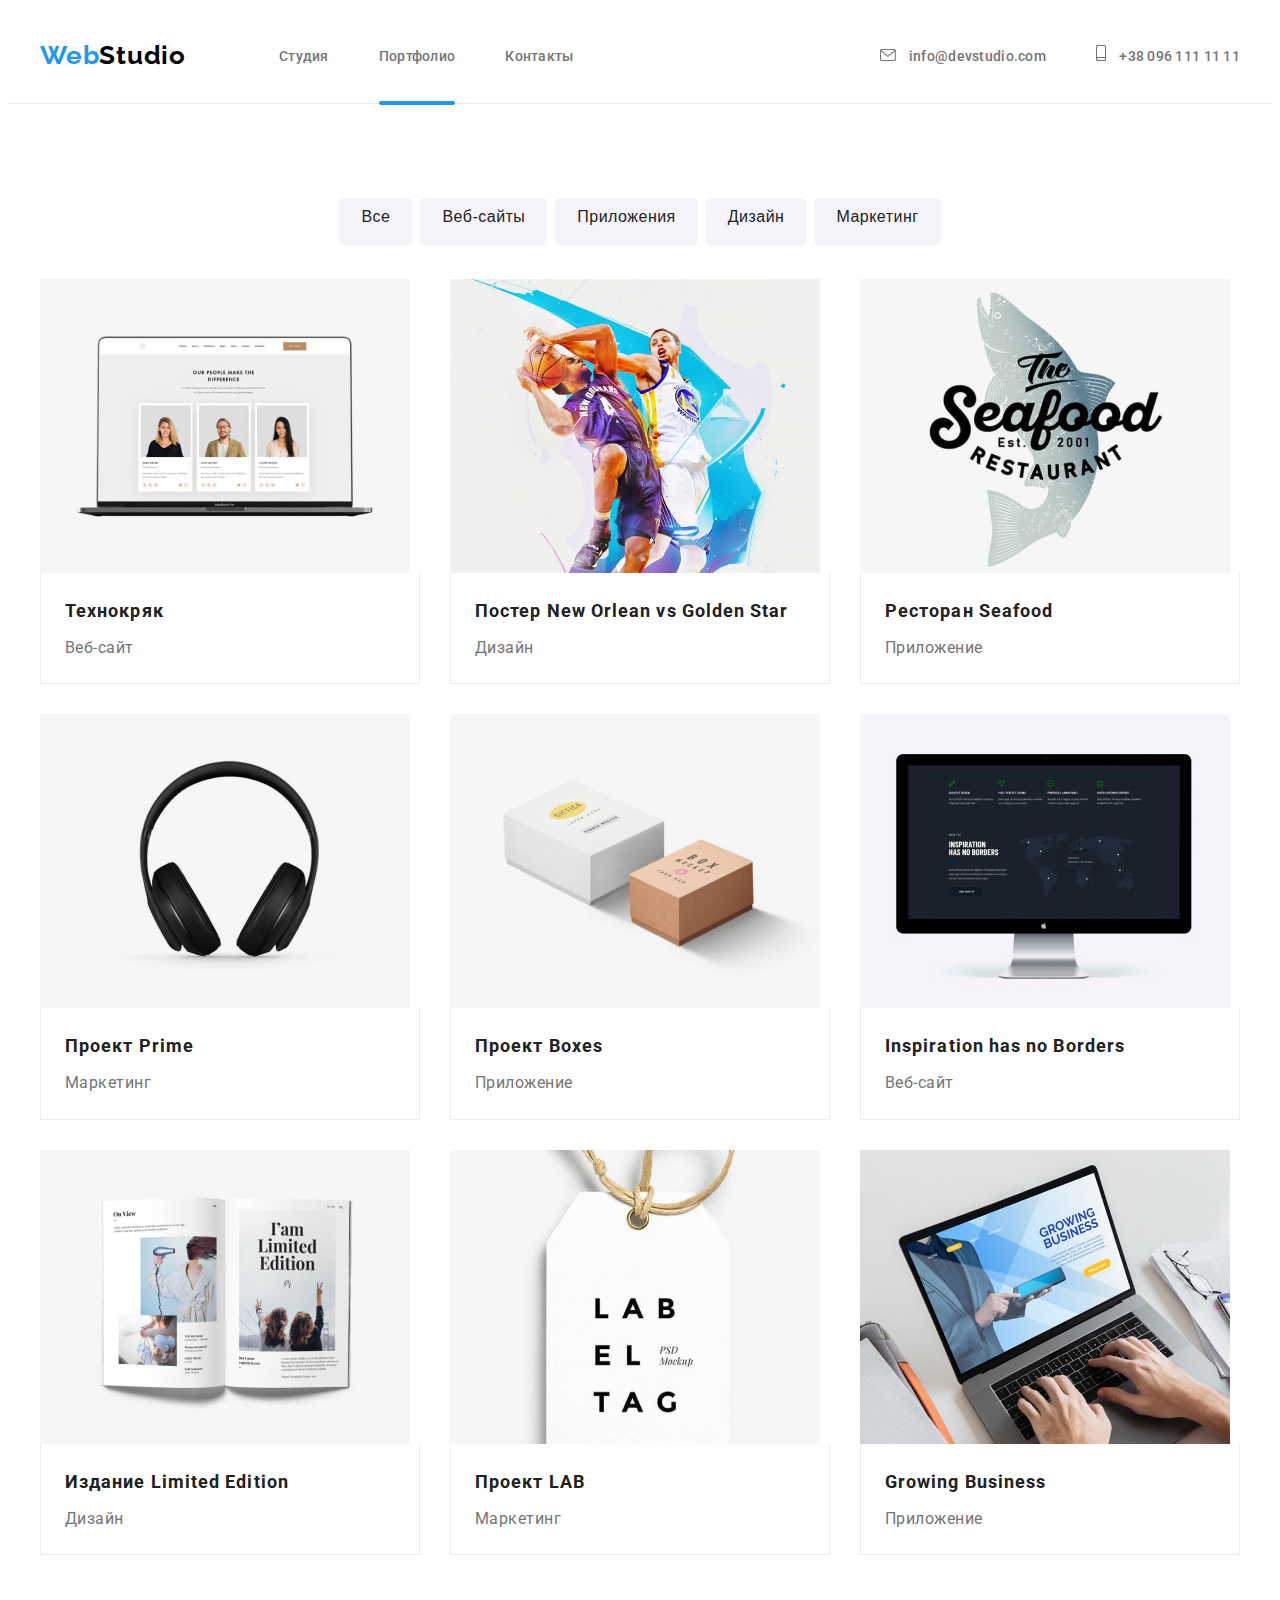
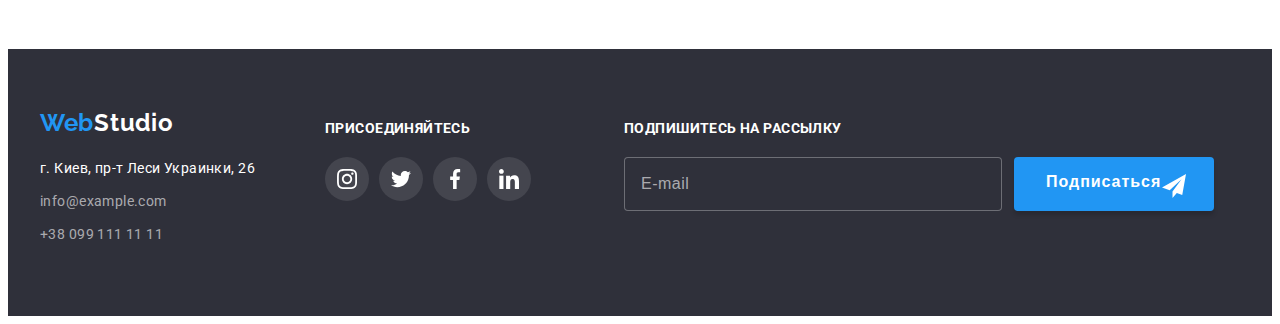
==== portfolio.html @ feaec82f "Домашняя работа 8" ====
<!DOCTYPE html>
<html lang="ru">
<head>
  <meta charset="UTF-8">
  <meta http-equiv="X-UA-Compatible" content="IE=edge">
  <meta name="viewport" content="width=device-width, initial-scale=1.0">
  <title>WebStudio</title>
  <link rel="preconnect" href="https://fonts.gstatic.com">
  <link href="https://fonts.googleapis.com/css2?family=Raleway:wght@700&family=Roboto:wght@400;500;700;900&display=swap"
    rel="stylesheet">
  <link rel="stylesheet" href="https://cdnjs.cloudflare.com/ajax/libs/modern-normalize/1.0.0/modern-normalize.min.css"
    integrity="sha512-ISS7cAi1PEhQ8jnbJpJZMd29NlhNj4AWYyLOSp2CE/CsHxTCu+r+t0D2yoJudVrd0/8fTVPUVDzY5Tvli75u/g=="crossorigin="anonymous" />
  <!-- <link rel="stylesheet" href="./css/style.css"> -->
  <link rel="stylesheet" href="./css/main.min.css">
</head>
<body>
  
  <header class="header">
    <div class="container header__container">
        <nav class="header__nav">
          <a class="logo header__logo link" href=""><span class="logo__web">Web</span>Studio</a>
          <ul class="menu list">
             <li class="menu__item">
               <a class="menu__link link" href="./index.html">Студия</a>
             </li>
              <li class="menu__item">
              <a class="menu__link menu-link-portfolio link" href="#">Портфолио</a>
              </li>
              <li class="menu__item">
                <a class="menu__link link" href="">Контакты</a>
              </li>
          </ul>
       </nav>

         <button type="button" class="header__mobile-menu-btn" data-menu-button>
          <svg class="header__mobile-menu-icon">
            <use href="./imges/icons/sprite.svg#mobile-icon"></use>
          </svg> 
         </button>
         
         <ul class="menu menu__contact list">
          <li class="menu__contact-item menu__contact-item-email">
            <a class="menu__link-contact link" href="mailto:info@devstudio.com">
             <svg class="menu__item-icon menu__item-email-icon">
               <use href="./imges/icons/sprite.svg#icon-envelope"></use>
             </svg> 
             info@devstudio.com</a>
          </li>
           <li class="menu__contact-item">
             <a class="menu__link-contact link" href="tel:+380961111111">
               <svg class="menu__item-icon menu__item-tel-icon">
                 <use href="./imges/icons/sprite.svg#icon-smartphone"></use>
               </svg>
               +38 096 111 11 11</a>
          </li>
        </ul>
    </div> 

    <div class="mobile-menu" data-menu>
      <div class="container mobile-menu__container">

        <button type="button" class="mobile-menu__close-btn" data-menu-close>
          <svg class="mobile-menu__close-btn-icon">
            <use href="./imges/icons/sprite.svg#icon-close"></use>
          </svg>
        </button>

        <ul class="mobile-menu__nav list">
          <li class="mobile-menu__item">
            <a class="mobile-menu__link link" href="./index.html">Студия</a>
          </li>
           <li class="mobile-menu__item">
           <a class="mobile-menu__link link" href="#">Портфолио</a>
           </li>
           <li class="mobile-menu__item">
             <a class="mobile-menu__link link" href="#">Контакты</a>
           </li>
        </ul>

        <ul class="mobile-menu__contact list">
          <li class="mobile-menu__contact-item">
            <a class="mobile-menu__contact-email-link link" href="mailto:info@devstudio.com">
            info@devstudio.com</a>
          </li>
           <li class="mobile-menu__contact-item">
             <a class="mobile-menu__contact-tel-link link" href="tel:+380961111111">
               +38 096 111 11 11</a>
          </li>
        </ul>

        <ul class="mobile-menu__social list">
          <li class="mobile-menu__social-item">
            <a class="mobile-menu__social-link link" href="#">Instagram</a>
          </li>
           <li class="mobile-menu__social-item">
           <a class="mobile-menu__social-link mobile-menu__social-link-twitter link" href="№">Twitter</a>
           </li>
           <li class="mobile-menu__social-item">
             <a class="mobile-menu__social-link mobile-menu__social-link-facebook link" href="#">Facebook</a>
           </li>
           <li class="mobile-menu__social-item">
            <a class="mobile-menu__social-link mobile-menu__social-link-linkedin link" href="#">LinkedIn</a>
          </li>
        </ul>

      </div>
    </div>

  </header>
  
  <main>
    <section class="main-portfolio">
      <div class="container container-list">
      <h1 class="visually-hidden">Наши проекты</h1>
      <ul class="portfolio list">
      <li class="portfolio-list">
        <button class="portfolio-link link" type="button">Все</button>
      <li class="portfolio-list">
        <button class="portfolio-link link" type="button">Веб-сайты</button>
      </li>
      <li class="portfolio-list">
        <button class="portfolio-link link" type="button">Приложения</button>
      </li class="portfolio-list">
      <li class="portfolio-list">
        <button class="portfolio-link link" type="button">Дизайн</button>
      </li>
      <li class="portfolio-list">
        <button class="portfolio-link link" type="button">Маркетинг</button>
      </li>
      </ul>
    </div>
 
    <div class="container container-projects">
     <ul class="team-projects list">
        <li class="team-projects-list">
          <a href="" class="team-list-link-wrapper link">
          <div class="team-list-img-wrapper">

            <picture>
              <source srcset="./imges/portfolio/texnokrayk-desktop.jpg 1x, ./imges/portfolio/texnokrayk-desktop@2.jpg 2x" media="(min-width: 1200px)">
              
              <source srcset="./imges/portfolio/texnokrayk-tablet.jpg 1x, ./imges/portfolio/texnokrayk-tablet@2.jpg 2x" media="(min-width: 768px)">
  
              <source srcset="./imges/portfolio/texnokrayk-mobile.jpg 1x, ./imges/portfolio/texnokrayk-mobile@2.jpg 2x" media="(max-width: 767px)">
  
              <img class="team-img" src="./imges/portfolio/texnokrayk-desktop.jpg" alt="сайт Технокряка"/>
            </picture>

          <p class="overlay">Технокряк это современная площадка распространения коронавируса. Компании используют эту платформу для цифрового шпионажа и атак на защищённые сервера конкурентов.</p>
          </div>
          <div class="team-projects-content">
          <h2 class="portfolio-title">Технокряк</h2>
          <p class="portfolio-description">Веб-сайт</p>
        </div>
        </a>
        </li>
        <li class="team-projects-list">
          <a href="" class="team-list-link-wrapper link">
           <div class="team-list-img-wrapper">

            <picture>
              <source srcset="./imges/portfolio/poster-desktop.jpg 1x, ./imges/portfolio/poster-desktop@2.jpg 2x" media="(min-width: 1200px)">
              
              <source srcset="./imges/portfolio/poster-tablet.jpg 1x, ./imges/portfolio/poster-tablet@2.jpg 2x" media="(min-width: 768px)">
  
              <source srcset="./imges/portfolio/poster-mobile.jpg 1x, ./imges/portfolio/poster-mobile@2.jpg 2x" media="(max-width: 767px)">
  
              <img class="team-img" src="./imges/portfolio/poster-desktop.jpg" alt="Постер"/>
            </picture>            

             <p class="overlay">Технокряк это современная площадка распространения коронавируса. Компании используют эту платформу для цифрового шпионажа и атак на защищённые сервера конкурентов.</p>
          </div>
          <div class="team-projects-content">
          <h2 class="portfolio-title">Постер New Orlean vs Golden Star</h2>
          <p class="portfolio-description">Дизайн</p>
          </div>
        </a>
        </li>
        <li class="team-projects-list">
          <a href="" class="team-list-link-wrapper link">
            <div class="team-list-img-wrapper">
              
              <picture>
                <source srcset="./imges/portfolio/seafood-desktop.jpg 1x, ./imges/portfolio/seafood-desktop@2.jpg 2x" media="(min-width: 1200px)">
                
                <source srcset="./imges/portfolio/seafood-tablet.jpg 1x, ./imges/portfolio/seafood-tablet@2.jpg 2x" media="(min-width: 768px)">
    
                <source srcset="./imges/portfolio/seafood-mobile.jpg 1x, ./imges/portfolio/seafood-mobile@2.jpg 2x" media="(max-width: 767px)">
    
                <img class="team-img" src="./imges/portfolio/seafood-desktop.jpg" alt="Лого ресторана"/>
              </picture>
              
          <p class="overlay">Технокряк это современная площадка распространения коронавируса. Компании используют эту платформу для цифрового шпионажа и атак на защищённые сервера конкурентов.</p>
          </div>
          <div class="team-projects-content">
          <h2 class="portfolio-title">Ресторан Seafood</h2>
          <p class="portfolio-description">Приложение</p>
        </div>
      </a>
        </li>
        <li class="team-projects-list">
          <a href="" class="team-list-link-wrapper link">
            <div class="team-list-img-wrapper">

              <picture>
                <source srcset="./imges/portfolio/prime-desktop.jpg 1x, ./imges/portfolio/prime-desktop@2.jpg 2x" media="(min-width: 1200px)">
                
                <source srcset="./imges/portfolio/prime-tablet.jpg 1x, ./imges/portfolio/prime-tablet@2.jpg 2x" media="(min-width: 768px)">
    
                <source srcset="./imges/portfolio/prime-mobile.jpg 1x, ./imges/portfolio/prime-mobile@2.jpg 2x" media="(max-width: 767px)">
    
                <img class="team-img" src="./imges/portfolio/prime-desktop.jpg" alt="Проект наушники"/>
              </picture>

          <p class="overlay">Технокряк это современная площадка распространения коронавируса. Компании используют эту платформу для цифрового шпионажа и атак на защищённые сервера конкурентов.</p>
          </div>
          <div class="team-projects-content">
          <h2 class="portfolio-title">Проект Prime</h2>
          <p class="portfolio-description">Маркетинг</p>
        </div>
      </a>
        </li>
        <li class="team-projects-list">
          <a href="" class="team-list-link-wrapper link">
            <div class="team-list-img-wrapper">
              
              <picture>
                <source srcset="./imges/portfolio/boxes-desktop.jpg 1x, ./imges/portfolio/boxes-desktop@2.jpg 2x" media="(min-width: 1200px)">
                
                <source srcset="./imges/portfolio/boxes-tablet.jpg 1x, ./imges/portfolio/boxes-tablet@2.jpg 2x" media="(min-width: 768px)">
    
                <source srcset="./imges/portfolio/boxes-mobile.jpg 1x, ./imges/portfolio/boxes-mobile@2.jpg 2x" media="(max-width: 767px)">
    
                <img class="team-img" src="./imges/portfolio/boxes-desktop.jpg" alt="Приложение коробки"/>
              </picture>

          <p class="overlay">Технокряк это современная площадка распространения коронавируса. Компании используют эту платформу для цифрового шпионажа и атак на защищённые сервера конкурентов.</p>
          </div>
          <div class="team-projects-content">
          <h2 class="portfolio-title">Проект Boxes</h2>
          <p class="portfolio-description">Приложение</p>
        </div>
      </a>
        </li>
        <li class="team-projects-list">
          <a href="" class="team-list-link-wrapper link">
            <div class="team-list-img-wrapper">

              <picture>
                <source srcset="./imges/portfolio/borders-desktop.jpg 1x, ./imges/portfolio/borders-desktop@2.jpg 2x" media="(min-width: 1200px)">
                
                <source srcset="./imges/portfolio/borders-tablet.jpg 1x, ./imges/portfolio/borders-tablet@2.jpg 2x" media="(min-width: 768px)">
    
                <source srcset="./imges/portfolio/borders-mobile.jpg 1x, ./imges/portfolio/borders-mobile@2.jpg 2x" media="(max-width: 767px)">
    
                <img class="team-img" src="./imges/portfolio/borders-desktop.jpg" alt="Веб-сайт"/>
              </picture>

          <p class="overlay">Технокряк это современная площадка распространения коронавируса. Компании используют эту платформу для цифрового шпионажа и атак на защищённые сервера конкурентов.</p>
        </div>
          <div class="team-projects-content">
          <h2 class="portfolio-title">Inspiration has no Borders</h2>
          <p class="portfolio-description">Веб-сайт</p>
        </div>
      </a>
        </li>
        <li class="team-projects-list">
          <a href="" class="team-list-link-wrapper link">
            <div class="team-list-img-wrapper">

              <picture>
                <source srcset="./imges/portfolio/limitededition-desktop.jpg 1x, ./imges/portfolio/limitededition-desktop@2.jpg 2x" media="(min-width: 1200px)">
                
                <source srcset="./imges/portfolio/limitededition-tablet.jpg 1x, ./imges/portfolio/limitededition-tablet@2.jpg 2x" media="(min-width: 768px)">
    
                <source srcset="./imges/portfolio/limitededition-mobile.jpg 1x, ./imges/portfolio/limitededition-mobile@2.jpg 2x" media="(max-width: 767px)">
    
                <img class="team-img" src="./imges/portfolio/limitededition-desktop.jpg" alt="Дизайн издание"/>
              </picture>

          <p class="overlay">Технокряк это современная площадка распространения коронавируса. Компании используют эту платформу для цифрового шпионажа и атак на защищённые сервера конкурентов.</p>
        </div>
          <div class="team-projects-content">
          <h2 class="portfolio-title">Издание Limited Edition</h2>
          <p class="portfolio-description">Дизайн</p>
        </div>
      </a>
        </li>
        <li class="team-projects-list">
          <a href="" class="team-list-link-wrapper link">
            <div class="team-list-img-wrapper">

              <picture>
                <source srcset="./imges/portfolio/lab-desktop.jpg 1x, ./imges/portfolio/lab-desktop@2.jpg 2x" media="(min-width: 1200px)">
                
                <source srcset="./imges/portfolio/lab-tablet.jpg 1x, ./imges/portfolio/lab-tablet@2.jpg 2x" media="(min-width: 768px)">
    
                <source srcset="./imges/portfolio/lab-mobile.jpg 1x, ./imges/portfolio/lab-mobile@2.jpg 2x" media="(max-width: 767px)">
    
                <img class="team-img" src="./imges/portfolio/lab-desktop.jpg" alt="Проект маркетинг"/>
              </picture>

          <p class="overlay">Технокряк это современная площадка распространения коронавируса. Компании используют эту платформу для цифрового шпионажа и атак на защищённые сервера конкурентов.</p>
        </div>
          <div class="team-projects-content">
          <h2 class="portfolio-title">Проект LAB</h2>
          <p class="portfolio-description">Маркетинг</p>
          </div>
        </a>
        </li>
        <li class="team-projects-list">
          <a href="" class="team-list-link-wrapper link">
            <div class="team-list-img-wrapper">

              <picture>
                <source srcset="./imges/portfolio/growingbusiness-desktop.jpg 1x, ./imges/portfolio/growingbusiness-desktop@2.jpg 2x" media="(min-width: 1200px)">
                
                <source srcset="./imges/portfolio/growingbusiness-tablet.jpg 1x, ./imges/portfolio/growingbusiness-tablet@2.jpg 2x" media="(min-width: 768px)">
    
                <source srcset="./imges/portfolio/growingbusiness-mobile.jpg 1x, ./imges/portfolio/growingbusiness-mobile@2.jpg 2x" media="(max-width: 767px)">
    
                <img class="team-img" src="./imges/portfolio/growingbusiness-desktop.jpg" alt="Приложение бизнес"/>
              </picture>

          <p class="overlay">Технокряк это современная площадка распространения коронавируса. Компании используют эту платформу для цифрового шпионажа и атак на защищённые сервера конкурентов.</p>
        </div>
          <div class="team-projects-content">
          <h2 class="portfolio-title">Growing Business</h2>
          <p class="portfolio-description">Приложение</p>
        </div>
      </a>
        </li>
      </ul>
      </div>
    </section> 
  </main>

  <footer class="footer-contacts">
    <div class="container container-footer"> 
      <div class="container__tablet">
     <div class="container-footer-contacts">
    <a class="logo logo__footer link" href=""><span class="logo__web">Web</span>Studio</a> 
    <address class="adress-contacts">
      <ul class="contacts list">
        <li class="contact-item">
          <a class="contact-link-address link" href="https://goo.gl/maps/HKq9MVDCmfNEGb9v8" target="_blank">г. Киев, пр-т Леси Украинки, 26</a>
        </li>
        <li class="contact-item">
          <a class="contact-link-email link" href="mailto:info@example.com">info@example.com</a>
        </li>
        <li class="contact-item">
          <a class="contact-link-tel link" href="tel:+380991111111">+38 099 111 11 11</a>
        </li>
      </ul>
    </address> 
    </div>

    <div class="container-social-list">
      <h3 class="title-footer">Присоединяйтесь</h3>
      <ul class="footer-social-list list">
        <li class="footer-social-list-item">
          <a class="footer-social-list-link link" href="">
            <svg class="footer-social-list-icon" width="20" height="20">
              <use href="./imges/icons/sprite.svg#icon-instagram1"></use>
            </svg>
          </a>
        </li>
        <li class="footer-social-list-item">
          <a class="footer-social-list-link link" href="">
            <svg class="footer-social-list-icon" width="20" height="20">
              <use href="./imges/icons/sprite.svg#icon-twitter1"></use>
            </svg>
          </a>
        </li>
        <li class="footer-social-list-item">
          <a class="footer-social-list-link link" href="">
            <svg class="footer-social-list-icon" width="20" height="20">
              <use href="./imges/icons/sprite.svg#icon-facebook1"></use>
            </svg>
          </a>
        </li>
        <li class="footer-social-list-item">
          <a class="footer-social-list-link link" href="">
            <svg class="footer-social-list-icon" width="20" height="20">
              <use href="./imges/icons/sprite.svg#icon-linkedin1"></use>
            </svg>
          </a>
        </li>
      </ul>
    </div>
    </div>

    <div class="footer-form-container">
      <h3 class="title-footer">Подпишитесь на рассылку</h3>
      <form action="#" class="footer-form">
      <div>
      <label class="footer-form-field">
          <input type="email" name="email" class="footer-form-input" placeholder="E-mail">
      </label>
      </div>
      <button type="submit" class="modal-btn footer-form-btn">Подписаться
        <svg class="footer-form-icon" width="24" height="24">
          <use href="./imges/icons/sprite.svg#icon-iconsend"></use>
        </svg>
      </button>
        </form>
    </div>
  </div>
  </footer>
  <script src="./js/menu.js"></script>
</body>
</html>
---- css/style.css ----
/* ========== COMPONENTS ========== */

/* ========== hidden title ============== */

/* ========== END COMPONENTS ========== */

/* ========== HEADER ========== */

/* ========== END HEADER ========== */

/* ========== HERO ========== */

/* ========== END HERO ========== */

/* ========== portfolio ========== */

/* ========== END portfolio ========== */

/* ========== ABOUT ========== */

/* ========== END ABOUT ========== */

/* ========== TEAM ========== */

/* ========== END TEAM ========== */

/* ========== CLIENTS ========== */

/* ========== END CLIENTS ========== */

/* ========== FOOTER ========== */

/* ========== END FOOTER  ========== */

/* ========== MODAL WINDOW ========== */

/* ========== END MODAL WINDOW ========== */
---- css/main.min.css ----
:root{--main-font: "Roboto", sans-serif;--secondary-font: "Raleway", sans-serif;--accent-color: #2196f3;--main-text-color: #212121;--text-color: #757575}.visually-hidden{position:absolute;width:1px;height:1px;margin:-1px;border:0;padding:0;white-space:nowrap;clip-path:inset(100%);clip:rect(0, 0, 0, 0);overflow:hidden}h1,h2,h3,h4,h5,h6,p{margin-top:0;margin-bottom:0}ul,ol{margin-top:0;margin-bottom:0;padding-left:0}img{display:block}.list{list-style:none}.link{text-decoration:none}body{font-family:var(--main-font);background:#ffffff;color:var(--main-text-color)}.container{padding-left:15px;padding-right:15px}@media screen and (min-width: 480px){.container{width:480px;margin:0 auto}}@media screen and (min-width: 768px){.container{width:768px}}@media screen and (min-width: 1200px){.container{width:1200px}}.logo{font-family:var(--secondary-font);font-weight:700;font-size:24px;line-height:1.17;letter-spacing:0.03em;color:#000000}.logo__web{color:var(--accent-color)}@media screen and (min-width: 1200px){.logo{font-size:26px;line-height:1.19}}.description{font-size:14px;line-height:1.71;letter-spacing:0.03em;color:var(--text-color)}@media screen and (max-width: 1199px){.title{font-size:28px;line-height:1.18;letter-spacing:0.03em;text-align:center;margin-bottom:30px}}@media screen and (min-width: 1200px){.title{font-size:36px;line-height:1.17;letter-spacing:0.03em;text-align:center;margin-bottom:50px}}.backdrop{position:fixed;top:0;left:0;width:100vw;height:100vh;background-color:rgba(0,0,0,0.2);z-index:100;transition:opacity 250ms linear, ovisibility 250ms linear}.is-hidden{opacity:0;visibility:hidden;pointer-events:none;transition:250ms linear}.modal-btn{font-weight:700;font-size:16px;line-height:1.87;letter-spacing:0.06em;color:#ffffff;background:var(--accent-color);box-shadow:0px 4px 4px rgba(0,0,0,0.15);border-radius:4px;border:none;cursor:pointer;padding:10px 32px;transition:background-color 250ms cubic-bezier(0.4, 0, 0.2, 1)}.modal-btn:hover,.modal-btn:focus{background-color:#188ce8}.modal-btn__hero{margin-top:30px}.modal{position:absolute;top:50%;left:50%;transform:translate(-50%, -50%);width:450px;height:609px;padding:40px;background-color:#fff;border-radius:4px;box-shadow:0px 1px 3px rgba(0,0,0,0.12),0px 1px 1px rgba(0,0,0,0.14),0px 2px 1px rgba(0,0,0,0.2);transition:opacity 2500ms linear, ovisibility 2500ms linear}.modal-close-btn{position:absolute;top:8px;right:8px;width:30px;height:30px;background-color:transparent;border-radius:50%;border:1px solid rgba(0,0,0,0.1);padding:0;cursor:pointer;display:flex;justify-content:center;align-items:center}.modal-close-btn-icon:hover,.modal-close-btn-icon:focus{fill:var(--accent-color)}.modal-close-btn-icon{transition:fill 250ms cubic-bezier(0.4, 0, 0.2, 1)}.modal-close-btn-icon:hover,.modal-close-btn-icon:focus{fill:var(--accent-color)}@media screen and (min-width: 1200px){.modal{width:528px;height:580px}}.modal-form-head{font-family:var(--main-font);font-weight:700;font-size:20px;line-height:1.5;letter-spacing:0.03em;text-align:center;color:var(--main-text-color);margin-bottom:12px}.modal-form{display:flex;flex-direction:column}.modal-form-input{width:100%;height:40px;font-size:14px;color:var(--main-text-color);border:1px solid rgba(33,33,33,0.2);box-sizing:border-box;border-radius:4px;padding-left:42px;margin-top:4px}.modal-form-input:focus{border-color:var(--accent-color);outline:none;transition:border-color 250ms cubic-bezier(0.4, 0, 0.2, 1)}.modal-form-icon{position:absolute;top:50%;left:15px;transform:translateY(-50%);display:block;fill:#212121}.modal-form-input:focus+.modal-form-icon{fill:var(--accent-color);transition:fill 250ms cubic-bezier(0.4, 0, 0.2, 1)}.modal-form-field{font-size:12px;line-height:1.16;letter-spacing:0.01em;color:var(--text-color)}.modal-form-input-wrapper{position:relative;display:block}.modal-form-field{margin-bottom:10px}.modal-form-message{width:100%;height:120px;font-size:14px;color:var(--main-text-color);border:1px solid rgba(33,33,33,0.2);border-radius:4px;resize:none;padding:12px 16px;margin-top:4px}.modal-form-message::placeholder{font-size:14px;line-height:1.14;letter-spacing:0.01em;color:rgba(117,117,117,0.5)}.modal-form-message:focus{border-color:var(--accent-color);outline:none;transition:border-color 250ms cubic-bezier(0.4, 0, 0.2, 1)}.modal-form-checkbox-policy{font-size:12px;line-height:1.17;letter-spacing:0.03em;color:var(--text-color)}.modal-form-checkbox-policy::before{display:inline-block;vertical-align:middle;content:"";width:16px;height:15px;border:2px solid #212121;border-radius:2px;cursor:pointer;margin-right:8px}.modal-form-checkbox:checked+.modal-form-checkbox-policy::before{background-image:url(../imges/icons/iconcheck.svg);border-color:var(--accent-color);background-color:var(--accent-color);background-size:contain;background-repeat:no-repeat}.modal-form-policy-link{color:var(--accent-color)}.modal-form-btn{align-self:center;min-width:200px;margin-top:30px}@media screen and (min-width: 1200px){.modal-form-head{font-size:20px;line-height:1.15}.modal-form-checkbox-policy{font-size:14px;line-height:1.7}}@media screen and (max-width: 767px){.mobile-menu{position:fixed;top:0;left:0;width:100vw;height:100vh;background-color:#ffffff;overflow:auto;z-index:3;opacity:0;visibility:hidden;pointer-events:none}.mobile-menu__container{position:relative;padding-left:25px;padding-top:48px;padding-bottom:48px}.mobile-menu__close-btn{position:absolute;top:10px;right:0;background-color:transparent;border:none;padding:0;cursor:pointer}.mobile-menu__close-btn-icon{width:40px;height:40px}.mobile-menu.is-open{opacity:1;visibility:visible;pointer-events:auto}.mobile-menu__close-btn-icon:hover,.mobile-menu__close-btn-icon:focus{fill:var(--accent-color)}.mobile-menu__close-btn-icon{transition:fill 250ms cubic-bezier(0.4, 0, 0.2, 1)}.mobile-menu__close-btn-icon:hover,.mobile-menu__close-btn-icon:focus{fill:var(--accent-color)}.mobile-menu__link{font-weight:500;font-size:40px;line-height:1.17;letter-spacing:0.02em;color:var(--main-text-color);transition:color 250ms cubic-bezier(0.4, 0, 0.2, 1)}.mobile-menu__link:hover,.mobile-menu__link:focus{color:var(--accent-color)}.mobile-menu__item:not(:last-child){padding-bottom:32px}.mobile-menu__nav{padding-bottom:302px}.mobile-menu__contact-email-link{font-weight:500;font-size:34px;line-height:1.18;letter-spacing:0.02em;color:var(--accent-color)}.mobile-menu__contact-tel-link{font-weight:500;font-size:24px;line-height:1.17;letter-spacing:0.02em;color:var(--text-color)}.mobile-menu__contact-item:not(:last-child){padding-bottom:32px}.mobile-menu__contact{padding-bottom:64px}.mobile-menu__social{display:flex;justify-content:flex-start;align-items:center}.mobile-menu__social-link{font-weight:500;font-size:18px;line-height:1.22;letter-spacing:0.02em;color:var(--accent-color)}.mobile-menu__social-link-twitter::before,.mobile-menu__social-link-facebook::before,.mobile-menu__social-link-linkedin::before{content:"";width:22px;border:1px solid rgba(33,33,33,0.2);margin-right:10px;margin-left:10px}}@media screen and (min-width: 768px){.mobile-menu{display:none}}@media screen and (max-width: 767px){.menu{display:none}.header{padding-top:16px;padding-bottom:16px;border-bottom:1px solid #ECECEC}.header__container{display:flex;justify-content:space-between;align-items:center}.header__mobile-menu-btn{background-color:transparent;border:none;padding:0;cursor:pointer}.header__mobile-menu-icon{width:40px;height:40px}}.header__mobile-menu-icon:hover,.header__mobile-menu-icon:focus{fill:var(--accent-color)}.header__mobile-menu-icon{transition:fill 250ms cubic-bezier(0.4, 0, 0.2, 1)}.header__mobile-menu-icon:hover,.header__mobile-menu-icon:focus{fill:var(--accent-color)}@media screen and (min-width: 768px){.header__mobile-menu-btn{display:none}.header{padding-top:21px;padding-bottom:21px;border-bottom:1px solid #ECECEC}.header__container{display:flex;align-items:center;justify-content:space-between}.header__nav{display:flex;align-items:center}.menu{display:flex;align-items:center}.menu__contact{display:block;padding-left:82px}.header__logo{margin-right:88px}.menu__item:not(:last-child){margin-right:50px}.menu__contact-item-email{margin-bottom:10px}.menu__link{font-weight:500;font-size:14px;line-height:1.14;letter-spacing:0.02em;color:var(--text-color);transition:color 250ms cubic-bezier(0.4, 0, 0.2, 1)}.menu__link:hover,.menu__link:focus{color:var(--accent-color)}.menu__item{position:relative;display:inline-block}.menu-link-studio::after,.menu-link-portfolio::after{position:absolute;content:"";left:0;bottom:-37px;height:4px;width:100%;border-radius:2px;background-color:var(--accent-color)}.menu__link-contact{font-weight:500;font-size:12px;line-height:1.14;letter-spacing:0.02em;color:var(--text-color)}.menu__item-icon{margin-right:8px}.menu__item-email-icon{width:14px;height:10px}.menu__item-tel-icon{width:10px;height:14px}}@media screen and (min-width: 1200px){.header{padding-top:32px;padding-bottom:32px;border-bottom:1px solid #ECECEC}.header-container{display:flex;align-items:center;justify-content:space-between}.navigation{display:flex;align-items:center}.menu{display:flex;align-items:center}.header__logo{margin-right:93px}.menu-item:not(:last-child){margin-right:50px}.menu__contact{padding-left:0}.menu__contact-item{margin-bottom:0}.menu__contact-item:not(:last-child){margin-right:50px}.menu-link{font-weight:500;font-size:14px;line-height:1.14;letter-spacing:0.02em;color:var(--main-text-color);transition:color 250ms cubic-bezier(0.4, 0, 0.2, 1)}.menu-link:hover,.menu-link:focus{color:var(--accent-color)}.menu-item{position:relative;display:inline-block}.menu-link-studio::after,.menu-link-portfolio::after{position:absolute;content:"";left:0;bottom:-40px;height:4px;width:100%;border-radius:2px;background-color:var(--accent-color)}.menu__link-contact{font-weight:500;font-size:14px;line-height:1.14;letter-spacing:0.02em;color:var(--text-color);transition:color 250ms cubic-bezier(0.4, 0, 0.2, 1)}.menu__link-contact:hover,.menu__link-contact:focus{color:var(--accent-color)}.menu__item-email-icon{width:16px;height:12px}.menu__item-tel-icon{width:10px;height:16px}.menu__item-icon{margin-right:10px}.menu__link-contact .menu__item-icon{fill:currentColor}.menu__link-contact:hover .menu__item-icon,.menu__link-contact:focus .menu__item-icon{fill:currentColor}}.hero{text-align:center;background-color:#c4c4c4;padding-top:200px;padding-bottom:200px;background-image:linear-gradient(rgba(47,48,58,0.4), rgba(47,48,58,0.4)),url(../imges/hero/header-mobile.jpg);background-size:cover}@media (min-device-pixel-ratio: 2), (min-resolution: 192dpi), (min-resolution: 2dppx){.hero{background-image:linear-gradient(rgba(47,48,58,0.4), rgba(47,48,58,0.4)),url(../imges/hero/header-mobile@2.jpg)}}.main-title{font-weight:900;font-size:26px;line-height:1.61;letter-spacing:0.06em;text-transform:uppercase;color:#ffffff}@media screen and (min-width: 768px){.hero{background-image:linear-gradient(rgba(47,48,58,0.4), rgba(47,48,58,0.4)),url(../imges/hero/header-tablet.jpg)}}@media screen and (min-width: 768px) and (min-device-pixel-ratio: 2), screen and (min-width: 768px) and (min-resolution: 192dpi), screen and (min-width: 768px) and (min-resolution: 2dppx){.hero{background-image:linear-gradient(rgba(47,48,58,0.4), rgba(47,48,58,0.4)),url(../imges/hero/header-tablet@2.jpg)}}@media screen and (min-width: 1200px){.hero{background-image:linear-gradient(rgba(47,48,58,0.4), rgba(47,48,58,0.4)),url(../imges/hero/header-desktop.jpg)}}@media screen and (min-width: 1200px) and (min-device-pixel-ratio: 2), screen and (min-width: 1200px) and (min-resolution: 192dpi), screen and (min-width: 1200px) and (min-resolution: 2dppx){.hero{background-image:linear-gradient(rgba(47,48,58,0.4), rgba(47,48,58,0.4)),url(../imges/hero/header-desktop@2.jpg)}}@media screen and (min-width: 1200px){.main-title{font-size:44px;line-height:1.36}}.about{padding-top:60px}.about-item:not(:last-child){padding-bottom:30px}.container-icon{display:flex;align-items:center;justify-content:center;height:120px;border-radius:4px;margin-bottom:30px}.about-title{text-align:center;font-size:14px;line-height:1.14;letter-spacing:0.03em;text-transform:uppercase;margin-bottom:10px}@media screen and (min-width: 768px){.about-skills{display:flex;flex-wrap:wrap;justify-content:space-between}.about-title{text-align:left}.about-skills-content{width:354px}.container-icon{width:354px}.about-item:nth-last-child(-n+2){padding-bottom:0}}@media screen and (min-width: 1200px){.about-skills{display:flex;justify-content:space-between}.about-skills-content{width:270px}.container-icon{width:270px;background:#E5E5E5}.about-item:nth-last-child(-n+4){padding-bottom:0}}.team{padding-top:60px;padding-bottom:60px}.team-item:not(:last-child){padding-bottom:30px}.team-item:last-child{padding-bottom:60px}.team-list-content{text-align:center;padding-top:30px;padding-bottom:30px;padding-left:32px;padding-right:32px;background:#FFFFFF;box-shadow:0px 1px 3px rgba(0,0,0,0.12),0px 1px 1px rgba(0,0,0,0.14),0px 2px 1px rgba(0,0,0,0.2);border-radius:0px 0px 4px 4px}.team-title{font-weight:500;font-size:16px;line-height:1.19;letter-spacing:0.03em;margin-bottom:10px}.description-team{font-size:16px;line-height:1.19;margin-bottom:16px}.social-list{display:flex;justify-content:center}.social-list-link{display:flex;align-items:center;justify-content:center;background:#FFFFFF;width:44px;height:44px;border-radius:50%;fill:#afb1b8;transition:background-color 250ms cubic-bezier(0.4, 0, 0.2, 1)}.social-list-link:hover,.social-list-link:focus{background-color:var(--accent-color)}.social-list-item:not(:last-child){padding-right:10px}.social-list-icon{transition:fill 250ms cubic-bezier(0.4, 0, 0.2, 1)}.social-list-link:hover .social-list-icon,.social-list-link:focus .social-list-icon{fill:#ffffff}@media screen and (min-width: 768px){.team-list{display:flex;flex-wrap:wrap;margin-left:-30px;margin-top:-30px}.team-item{flex-basis:calc((100% - 120px) / 4);margin-left:30px;margin-top:30px}}@media screen and (min-width: 1200px){.team{padding-top:94px;padding-bottom:94px;background:#E5E5E5}.team-item:nth-last-child(-n+4){padding-bottom:0}.team-list{padding-bottom:94px}}.clients{padding-top:60px;padding-bottom:60px}.clients-list{display:flex;flex-wrap:wrap;margin-left:-30px;margin-top:-30px}.clients-item{flex-basis:calc((100% - 180px) / 6);margin-left:30px;margin-top:30px}.clients-list-link{width:210px;height:92px;border:1px solid #AFB1B8;border-radius:4px;display:flex;align-items:center;justify-content:center;fill:#AFB1B8;transition:border-color 250ms cubic-bezier(0.4, 0, 0.2, 1)}.clients-list-link:hover,.clients-list-link:focus{border-color:var(--accent-color)}.clients-list-icon{transition:fill 250ms cubic-bezier(0.4, 0, 0.2, 1)}.clients-list-link:hover .clients-list-icon,.clients-list-link:focus .clients-list-icon{fill:var(--accent-color)}@media screen and (min-width: 768px){.clients-list{justify-content:center}.clients-list-link{width:226px}}@media screen and (min-width: 768px){.clients{padding-top:94px;padding-bottom:94px}.clients-list-link{width:170px}}.main-portfolio{padding-top:60px;padding-bottom:60px}.container-projects{padding-top:40px}.portfolio{display:flex;flex-wrap:wrap;justify-content:flex-start}.portfolio-list:not(:last-child){margin-right:8px}.portfolio-list:nth-child(-n+3){padding-bottom:15px}.portfolio-link{font-weight:500;font-size:16px;line-height:1.62;letter-spacing:0.03em;color:var(--main-text-color);background:#f5f4fa;border:0;padding:6px 22px;border-radius:4px;transition:color 250ms cubic-bezier(0.4, 0, 0.2, 1),background-color 250ms cubic-bezier(0.4, 0, 0.2, 1),bbox-shadow 250ms cubic-bezier(0.4, 0, 0.2, 1)}.portfolio-link:hover,.portfolio-link:focus{color:#ffffff;background-color:var(--accent-color);box-shadow:0px 3px 1px rgba(0,0,0,0.1),0px 1px 2px rgba(0,0,0,0.08),0px 2px 2px rgba(0,0,0,0.12)}.portfolio-link:nth-last-child(-n+2){padding-bottom:15px}.team-projects{display:flex;flex-wrap:wrap;margin-left:-30px;margin-top:-30px}.team-projects-list{flex-basis:calc((100% - 90px) / 3);margin-left:30px;margin-top:30px;transition:box-shadow 250ms cubic-bezier(0.4, 0, 0.2, 1)}.team-projects-list:hover,.team-projects-list:focus{box-shadow:0px 1px 1px rgba(0,0,0,0.12),0px 4px 4px rgba(0,0,0,0.06),1px 4px 6px rgba(0,0,0,0.16)}.team-projects-content{padding:20px 24px;border-bottom:1px solid #ECECEC;border-right:1px solid #ECECEC;border-left:1px solid #ECECEC}.portfolio-title{font-size:18px;line-height:2;letter-spacing:0.06em;margin-bottom:4px;color:var(--main-text-color)}.portfolio-description{font-size:16px;line-height:1.9;letter-spacing:0.03em;color:var(--text-color)}.team-list-img-wrapper{position:relative;overflow:hidden}.overlay{position:absolute;top:0;left:0;width:100%;height:100%;font-size:18px;line-height:1.5;letter-spacing:0.03em;color:#FFFFFF;padding:63px 24px;background-color:rgba(33,150,243,0.9);overflow:auto;transform:translateY(100%);transition:transform 250ms linear}.team-list-link-wrapper:hover .overlay,.team-list-link-wrapper:focus .overlay{transform:translateY(0%)}@media screen and (min-width: 768px){.portfolio{justify-content:center}.container-projects{padding-top:0}.portfolio-list{padding-bottom:15px}}@media screen and (min-width: 1200px){.main-portfolio{padding-top:94px;padding-bottom:94px}.portfolio-list:nth-child(-n+3){padding-bottom:0}.portfolio-list{padding-bottom:34px}}.footer-contacts{background-color:#2f303a;padding-top:60px;padding-bottom:60px}.container-footer{display:block;text-align:center}.logo__footer{display:block;color:#ffffff;text-align:center;font-size:24px;line-height:1.17}.contacts{text-align:center;font-style:normal;font-weight:400;font-size:14px;line-height:1.71;letter-spacing:0.03em;margin-top:20px}.contact-item:not(:last-child){margin-bottom:9px}.contact-link-address{color:#ffffff}.contact-link-email,.contact-link-tel{color:rgba(255,255,255,0.6)}.title-footer{margin-bottom:20px;font-family:var(--main-font);font-weight:700;font-size:14px;line-height:1.14;letter-spacing:0.03em;text-transform:uppercase;color:#FFFFFF}.container-social-list{padding-top:60px}.footer-social-list{display:flex;justify-content:center}.footer-social-list-item:nth-child(-n+3){margin-right:10px}.footer-social-list-link{display:flex;align-items:center;justify-content:center;width:44px;height:44px;background-color:rgba(255,255,255,0.1);border-radius:50%;fill:#ffffff;transition:background-color 250ms cubic-bezier(0.4, 0, 0.2, 1)}.footer-social-list-link:hover,.footer-social-list-link:focus{background-color:var(--accent-color)}.footer-form{display:block;text-align:center}.footer-form-container{padding-top:60px}.footer-form-input{width:100%;height:50px;padding-left:16px;font-size:14px;color:#fff;background-color:#2f303a;border:1px solid rgba(255,255,255,0.3);border-radius:4px}.footer-form-input::placeholder{font-weight:normal;font-size:16px;line-height:1.25;letter-spacing:0.03em;color:rgba(255,255,255,0.6)}.footer-form-btn{display:inline-flex;position:relative;min-width:200px;margin-top:20px}.footer-form-icon{position:absolute;right:28px;bottom:13px}@media screen and (min-width: 768px){.container__tablet{display:flex;justify-content:space-around}.container-social-list{padding-top:5px}.footer-form-input{width:450px}}@media screen and (min-width: 1200px){.container-footer{display:flex}.contacts{margin-top:20px}.logo__footer{text-align:left}.contact-item{text-align:left;margin-bottom:9px}.title-footer{margin-bottom:20px}.container-social-list{padding-top:12px;margin-left:70px}.footer-social-list{display:flex}.footer-social-list-item:nth-child(-n+3){margin-right:10px}.footer-form{display:flex}.footer-form-container{padding-top:12px;margin-left:93px}.title-footer{text-align:left}.footer-form-field{margin-top:20px}.footer-form-input{width:358px}.footer-form-btn{min-width:200px;margin-left:12px;margin-top:0}}@media screen and (max-width: 1199px){.photos{display:none}}@media screen and (min-width: 1200px){.photos{padding-top:94px;padding-bottom:94px}.photos-list{display:flex;justify-content:space-between}.photo-list-wrapper{position:relative}.photo-list-text{position:absolute;bottom:0;left:0;width:100%;height:70px;font-weight:700;font-size:14px;line-height:1.1;letter-spacing:0.03em;text-transform:uppercase;color:#FFFFFF;background-color:rgba(47,48,58,0.8)}.photo-list-text{display:flex;align-items:center;justify-content:center}}
/*# sourceMappingURL=main.min.css.map */
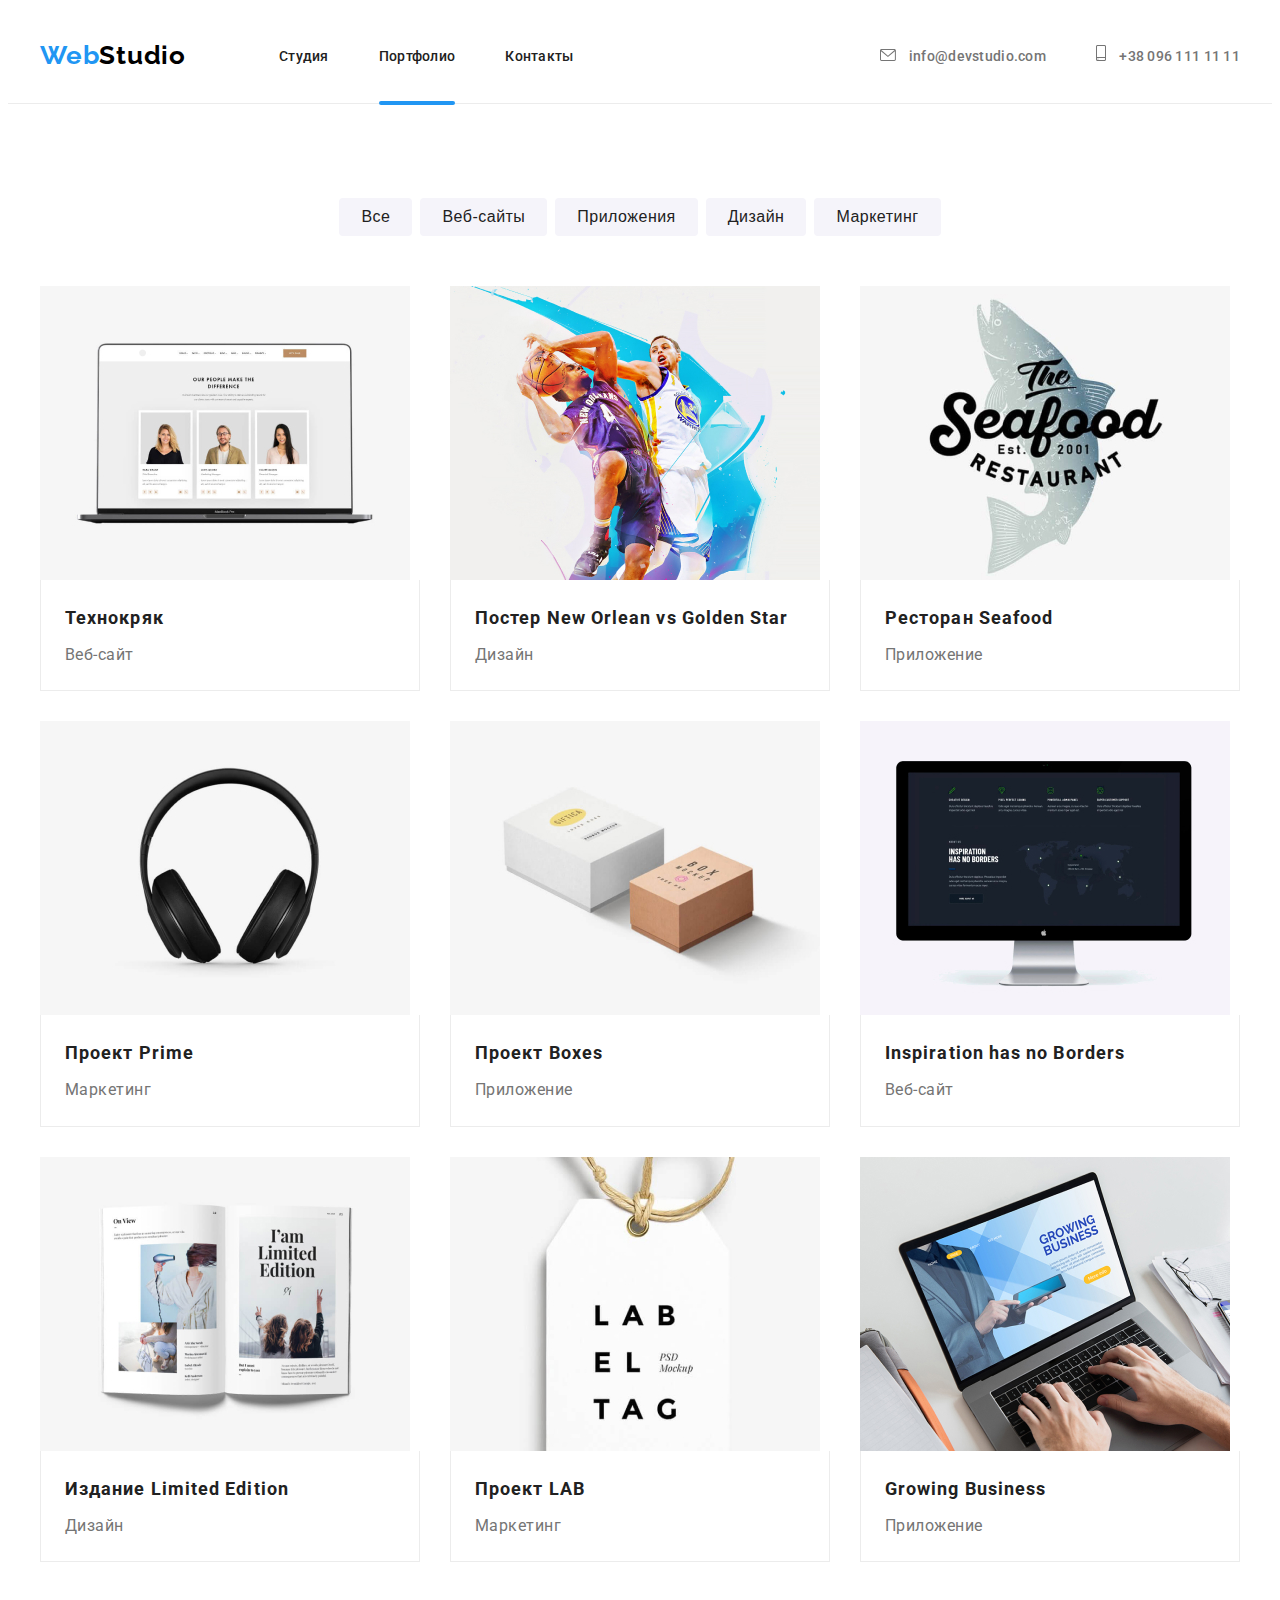
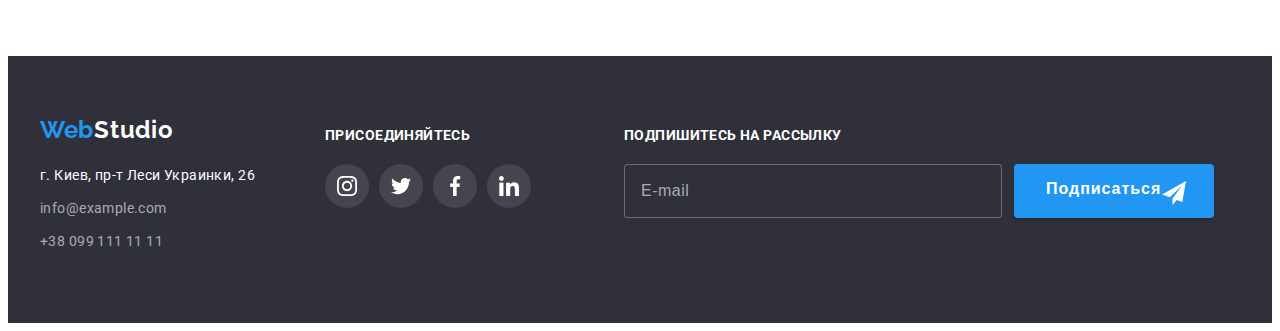
==== commit ffd7cf7a: "Домашняя работа 8" ====
--- a/portfolio.html
+++ b/portfolio.html
@@ -65,6 +65,7 @@
           </svg>
         </button>
 
+        
         <ul class="mobile-menu__nav list">
           <li class="mobile-menu__item">
             <a class="mobile-menu__link link" href="./index.html">Студия</a>
@@ -77,14 +78,15 @@
            </li>
         </ul>
 
+        <div class="mobile-menu__container-nav-social">
         <ul class="mobile-menu__contact list">
+          <li class="mobile-menu__contact-item">
+            <a class="mobile-menu__contact-tel-link link" href="tel:+380961111111">
+              +38 096 111 11 11</a>
+         </li>
           <li class="mobile-menu__contact-item">
             <a class="mobile-menu__contact-email-link link" href="mailto:info@devstudio.com">
             info@devstudio.com</a>
-          </li>
-           <li class="mobile-menu__contact-item">
-             <a class="mobile-menu__contact-tel-link link" href="tel:+380961111111">
-               +38 096 111 11 11</a>
           </li>
         </ul>
 
@@ -102,7 +104,7 @@
             <a class="mobile-menu__social-link mobile-menu__social-link-linkedin link" href="#">LinkedIn</a>
           </li>
         </ul>
-
+      </div>
       </div>
     </div>
 
--- a/css/main.min.css
+++ b/css/main.min.css
@@ -1,2 +1,2 @@
-:root{--main-font: "Roboto", sans-serif;--secondary-font: "Raleway", sans-serif;--accent-color: #2196f3;--main-text-color: #212121;--text-color: #757575}.visually-hidden{position:absolute;width:1px;height:1px;margin:-1px;border:0;padding:0;white-space:nowrap;clip-path:inset(100%);clip:rect(0, 0, 0, 0);overflow:hidden}h1,h2,h3,h4,h5,h6,p{margin-top:0;margin-bottom:0}ul,ol{margin-top:0;margin-bottom:0;padding-left:0}img{display:block}.list{list-style:none}.link{text-decoration:none}body{font-family:var(--main-font);background:#ffffff;color:var(--main-text-color)}.container{padding-left:15px;padding-right:15px}@media screen and (min-width: 480px){.container{width:480px;margin:0 auto}}@media screen and (min-width: 768px){.container{width:768px}}@media screen and (min-width: 1200px){.container{width:1200px}}.logo{font-family:var(--secondary-font);font-weight:700;font-size:24px;line-height:1.17;letter-spacing:0.03em;color:#000000}.logo__web{color:var(--accent-color)}@media screen and (min-width: 1200px){.logo{font-size:26px;line-height:1.19}}.description{font-size:14px;line-height:1.71;letter-spacing:0.03em;color:var(--text-color)}@media screen and (max-width: 1199px){.title{font-size:28px;line-height:1.18;letter-spacing:0.03em;text-align:center;margin-bottom:30px}}@media screen and (min-width: 1200px){.title{font-size:36px;line-height:1.17;letter-spacing:0.03em;text-align:center;margin-bottom:50px}}.backdrop{position:fixed;top:0;left:0;width:100vw;height:100vh;background-color:rgba(0,0,0,0.2);z-index:100;transition:opacity 250ms linear, ovisibility 250ms linear}.is-hidden{opacity:0;visibility:hidden;pointer-events:none;transition:250ms linear}.modal-btn{font-weight:700;font-size:16px;line-height:1.87;letter-spacing:0.06em;color:#ffffff;background:var(--accent-color);box-shadow:0px 4px 4px rgba(0,0,0,0.15);border-radius:4px;border:none;cursor:pointer;padding:10px 32px;transition:background-color 250ms cubic-bezier(0.4, 0, 0.2, 1)}.modal-btn:hover,.modal-btn:focus{background-color:#188ce8}.modal-btn__hero{margin-top:30px}.modal{position:absolute;top:50%;left:50%;transform:translate(-50%, -50%);width:450px;height:609px;padding:40px;background-color:#fff;border-radius:4px;box-shadow:0px 1px 3px rgba(0,0,0,0.12),0px 1px 1px rgba(0,0,0,0.14),0px 2px 1px rgba(0,0,0,0.2);transition:opacity 2500ms linear, ovisibility 2500ms linear}.modal-close-btn{position:absolute;top:8px;right:8px;width:30px;height:30px;background-color:transparent;border-radius:50%;border:1px solid rgba(0,0,0,0.1);padding:0;cursor:pointer;display:flex;justify-content:center;align-items:center}.modal-close-btn-icon:hover,.modal-close-btn-icon:focus{fill:var(--accent-color)}.modal-close-btn-icon{transition:fill 250ms cubic-bezier(0.4, 0, 0.2, 1)}.modal-close-btn-icon:hover,.modal-close-btn-icon:focus{fill:var(--accent-color)}@media screen and (min-width: 1200px){.modal{width:528px;height:580px}}.modal-form-head{font-family:var(--main-font);font-weight:700;font-size:20px;line-height:1.5;letter-spacing:0.03em;text-align:center;color:var(--main-text-color);margin-bottom:12px}.modal-form{display:flex;flex-direction:column}.modal-form-input{width:100%;height:40px;font-size:14px;color:var(--main-text-color);border:1px solid rgba(33,33,33,0.2);box-sizing:border-box;border-radius:4px;padding-left:42px;margin-top:4px}.modal-form-input:focus{border-color:var(--accent-color);outline:none;transition:border-color 250ms cubic-bezier(0.4, 0, 0.2, 1)}.modal-form-icon{position:absolute;top:50%;left:15px;transform:translateY(-50%);display:block;fill:#212121}.modal-form-input:focus+.modal-form-icon{fill:var(--accent-color);transition:fill 250ms cubic-bezier(0.4, 0, 0.2, 1)}.modal-form-field{font-size:12px;line-height:1.16;letter-spacing:0.01em;color:var(--text-color)}.modal-form-input-wrapper{position:relative;display:block}.modal-form-field{margin-bottom:10px}.modal-form-message{width:100%;height:120px;font-size:14px;color:var(--main-text-color);border:1px solid rgba(33,33,33,0.2);border-radius:4px;resize:none;padding:12px 16px;margin-top:4px}.modal-form-message::placeholder{font-size:14px;line-height:1.14;letter-spacing:0.01em;color:rgba(117,117,117,0.5)}.modal-form-message:focus{border-color:var(--accent-color);outline:none;transition:border-color 250ms cubic-bezier(0.4, 0, 0.2, 1)}.modal-form-checkbox-policy{font-size:12px;line-height:1.17;letter-spacing:0.03em;color:var(--text-color)}.modal-form-checkbox-policy::before{display:inline-block;vertical-align:middle;content:"";width:16px;height:15px;border:2px solid #212121;border-radius:2px;cursor:pointer;margin-right:8px}.modal-form-checkbox:checked+.modal-form-checkbox-policy::before{background-image:url(../imges/icons/iconcheck.svg);border-color:var(--accent-color);background-color:var(--accent-color);background-size:contain;background-repeat:no-repeat}.modal-form-policy-link{color:var(--accent-color)}.modal-form-btn{align-self:center;min-width:200px;margin-top:30px}@media screen and (min-width: 1200px){.modal-form-head{font-size:20px;line-height:1.15}.modal-form-checkbox-policy{font-size:14px;line-height:1.7}}@media screen and (max-width: 767px){.mobile-menu{position:fixed;top:0;left:0;width:100vw;height:100vh;background-color:#ffffff;overflow:auto;z-index:3;opacity:0;visibility:hidden;pointer-events:none}.mobile-menu__container{position:relative;padding-left:25px;padding-top:48px;padding-bottom:48px}.mobile-menu__close-btn{position:absolute;top:10px;right:0;background-color:transparent;border:none;padding:0;cursor:pointer}.mobile-menu__close-btn-icon{width:40px;height:40px}.mobile-menu.is-open{opacity:1;visibility:visible;pointer-events:auto}.mobile-menu__close-btn-icon:hover,.mobile-menu__close-btn-icon:focus{fill:var(--accent-color)}.mobile-menu__close-btn-icon{transition:fill 250ms cubic-bezier(0.4, 0, 0.2, 1)}.mobile-menu__close-btn-icon:hover,.mobile-menu__close-btn-icon:focus{fill:var(--accent-color)}.mobile-menu__link{font-weight:500;font-size:40px;line-height:1.17;letter-spacing:0.02em;color:var(--main-text-color);transition:color 250ms cubic-bezier(0.4, 0, 0.2, 1)}.mobile-menu__link:hover,.mobile-menu__link:focus{color:var(--accent-color)}.mobile-menu__item:not(:last-child){padding-bottom:32px}.mobile-menu__nav{padding-bottom:302px}.mobile-menu__contact-email-link{font-weight:500;font-size:34px;line-height:1.18;letter-spacing:0.02em;color:var(--accent-color)}.mobile-menu__contact-tel-link{font-weight:500;font-size:24px;line-height:1.17;letter-spacing:0.02em;color:var(--text-color)}.mobile-menu__contact-item:not(:last-child){padding-bottom:32px}.mobile-menu__contact{padding-bottom:64px}.mobile-menu__social{display:flex;justify-content:flex-start;align-items:center}.mobile-menu__social-link{font-weight:500;font-size:18px;line-height:1.22;letter-spacing:0.02em;color:var(--accent-color)}.mobile-menu__social-link-twitter::before,.mobile-menu__social-link-facebook::before,.mobile-menu__social-link-linkedin::before{content:"";width:22px;border:1px solid rgba(33,33,33,0.2);margin-right:10px;margin-left:10px}}@media screen and (min-width: 768px){.mobile-menu{display:none}}@media screen and (max-width: 767px){.menu{display:none}.header{padding-top:16px;padding-bottom:16px;border-bottom:1px solid #ECECEC}.header__container{display:flex;justify-content:space-between;align-items:center}.header__mobile-menu-btn{background-color:transparent;border:none;padding:0;cursor:pointer}.header__mobile-menu-icon{width:40px;height:40px}}.header__mobile-menu-icon:hover,.header__mobile-menu-icon:focus{fill:var(--accent-color)}.header__mobile-menu-icon{transition:fill 250ms cubic-bezier(0.4, 0, 0.2, 1)}.header__mobile-menu-icon:hover,.header__mobile-menu-icon:focus{fill:var(--accent-color)}@media screen and (min-width: 768px){.header__mobile-menu-btn{display:none}.header{padding-top:21px;padding-bottom:21px;border-bottom:1px solid #ECECEC}.header__container{display:flex;align-items:center;justify-content:space-between}.header__nav{display:flex;align-items:center}.menu{display:flex;align-items:center}.menu__contact{display:block;padding-left:82px}.header__logo{margin-right:88px}.menu__item:not(:last-child){margin-right:50px}.menu__contact-item-email{margin-bottom:10px}.menu__link{font-weight:500;font-size:14px;line-height:1.14;letter-spacing:0.02em;color:var(--text-color);transition:color 250ms cubic-bezier(0.4, 0, 0.2, 1)}.menu__link:hover,.menu__link:focus{color:var(--accent-color)}.menu__item{position:relative;display:inline-block}.menu-link-studio::after,.menu-link-portfolio::after{position:absolute;content:"";left:0;bottom:-37px;height:4px;width:100%;border-radius:2px;background-color:var(--accent-color)}.menu__link-contact{font-weight:500;font-size:12px;line-height:1.14;letter-spacing:0.02em;color:var(--text-color)}.menu__item-icon{margin-right:8px}.menu__item-email-icon{width:14px;height:10px}.menu__item-tel-icon{width:10px;height:14px}}@media screen and (min-width: 1200px){.header{padding-top:32px;padding-bottom:32px;border-bottom:1px solid #ECECEC}.header-container{display:flex;align-items:center;justify-content:space-between}.navigation{display:flex;align-items:center}.menu{display:flex;align-items:center}.header__logo{margin-right:93px}.menu-item:not(:last-child){margin-right:50px}.menu__contact{padding-left:0}.menu__contact-item{margin-bottom:0}.menu__contact-item:not(:last-child){margin-right:50px}.menu-link{font-weight:500;font-size:14px;line-height:1.14;letter-spacing:0.02em;color:var(--main-text-color);transition:color 250ms cubic-bezier(0.4, 0, 0.2, 1)}.menu-link:hover,.menu-link:focus{color:var(--accent-color)}.menu-item{position:relative;display:inline-block}.menu-link-studio::after,.menu-link-portfolio::after{position:absolute;content:"";left:0;bottom:-40px;height:4px;width:100%;border-radius:2px;background-color:var(--accent-color)}.menu__link-contact{font-weight:500;font-size:14px;line-height:1.14;letter-spacing:0.02em;color:var(--text-color);transition:color 250ms cubic-bezier(0.4, 0, 0.2, 1)}.menu__link-contact:hover,.menu__link-contact:focus{color:var(--accent-color)}.menu__item-email-icon{width:16px;height:12px}.menu__item-tel-icon{width:10px;height:16px}.menu__item-icon{margin-right:10px}.menu__link-contact .menu__item-icon{fill:currentColor}.menu__link-contact:hover .menu__item-icon,.menu__link-contact:focus .menu__item-icon{fill:currentColor}}.hero{text-align:center;background-color:#c4c4c4;padding-top:200px;padding-bottom:200px;background-image:linear-gradient(rgba(47,48,58,0.4), rgba(47,48,58,0.4)),url(../imges/hero/header-mobile.jpg);background-size:cover}@media (min-device-pixel-ratio: 2), (min-resolution: 192dpi), (min-resolution: 2dppx){.hero{background-image:linear-gradient(rgba(47,48,58,0.4), rgba(47,48,58,0.4)),url(../imges/hero/header-mobile@2.jpg)}}.main-title{font-weight:900;font-size:26px;line-height:1.61;letter-spacing:0.06em;text-transform:uppercase;color:#ffffff}@media screen and (min-width: 768px){.hero{background-image:linear-gradient(rgba(47,48,58,0.4), rgba(47,48,58,0.4)),url(../imges/hero/header-tablet.jpg)}}@media screen and (min-width: 768px) and (min-device-pixel-ratio: 2), screen and (min-width: 768px) and (min-resolution: 192dpi), screen and (min-width: 768px) and (min-resolution: 2dppx){.hero{background-image:linear-gradient(rgba(47,48,58,0.4), rgba(47,48,58,0.4)),url(../imges/hero/header-tablet@2.jpg)}}@media screen and (min-width: 1200px){.hero{background-image:linear-gradient(rgba(47,48,58,0.4), rgba(47,48,58,0.4)),url(../imges/hero/header-desktop.jpg)}}@media screen and (min-width: 1200px) and (min-device-pixel-ratio: 2), screen and (min-width: 1200px) and (min-resolution: 192dpi), screen and (min-width: 1200px) and (min-resolution: 2dppx){.hero{background-image:linear-gradient(rgba(47,48,58,0.4), rgba(47,48,58,0.4)),url(../imges/hero/header-desktop@2.jpg)}}@media screen and (min-width: 1200px){.main-title{font-size:44px;line-height:1.36}}.about{padding-top:60px}.about-item:not(:last-child){padding-bottom:30px}.container-icon{display:flex;align-items:center;justify-content:center;height:120px;border-radius:4px;margin-bottom:30px}.about-title{text-align:center;font-size:14px;line-height:1.14;letter-spacing:0.03em;text-transform:uppercase;margin-bottom:10px}@media screen and (min-width: 768px){.about-skills{display:flex;flex-wrap:wrap;justify-content:space-between}.about-title{text-align:left}.about-skills-content{width:354px}.container-icon{width:354px}.about-item:nth-last-child(-n+2){padding-bottom:0}}@media screen and (min-width: 1200px){.about-skills{display:flex;justify-content:space-between}.about-skills-content{width:270px}.container-icon{width:270px;background:#E5E5E5}.about-item:nth-last-child(-n+4){padding-bottom:0}}.team{padding-top:60px;padding-bottom:60px}.team-item:not(:last-child){padding-bottom:30px}.team-item:last-child{padding-bottom:60px}.team-list-content{text-align:center;padding-top:30px;padding-bottom:30px;padding-left:32px;padding-right:32px;background:#FFFFFF;box-shadow:0px 1px 3px rgba(0,0,0,0.12),0px 1px 1px rgba(0,0,0,0.14),0px 2px 1px rgba(0,0,0,0.2);border-radius:0px 0px 4px 4px}.team-title{font-weight:500;font-size:16px;line-height:1.19;letter-spacing:0.03em;margin-bottom:10px}.description-team{font-size:16px;line-height:1.19;margin-bottom:16px}.social-list{display:flex;justify-content:center}.social-list-link{display:flex;align-items:center;justify-content:center;background:#FFFFFF;width:44px;height:44px;border-radius:50%;fill:#afb1b8;transition:background-color 250ms cubic-bezier(0.4, 0, 0.2, 1)}.social-list-link:hover,.social-list-link:focus{background-color:var(--accent-color)}.social-list-item:not(:last-child){padding-right:10px}.social-list-icon{transition:fill 250ms cubic-bezier(0.4, 0, 0.2, 1)}.social-list-link:hover .social-list-icon,.social-list-link:focus .social-list-icon{fill:#ffffff}@media screen and (min-width: 768px){.team-list{display:flex;flex-wrap:wrap;margin-left:-30px;margin-top:-30px}.team-item{flex-basis:calc((100% - 120px) / 4);margin-left:30px;margin-top:30px}}@media screen and (min-width: 1200px){.team{padding-top:94px;padding-bottom:94px;background:#E5E5E5}.team-item:nth-last-child(-n+4){padding-bottom:0}.team-list{padding-bottom:94px}}.clients{padding-top:60px;padding-bottom:60px}.clients-list{display:flex;flex-wrap:wrap;margin-left:-30px;margin-top:-30px}.clients-item{flex-basis:calc((100% - 180px) / 6);margin-left:30px;margin-top:30px}.clients-list-link{width:210px;height:92px;border:1px solid #AFB1B8;border-radius:4px;display:flex;align-items:center;justify-content:center;fill:#AFB1B8;transition:border-color 250ms cubic-bezier(0.4, 0, 0.2, 1)}.clients-list-link:hover,.clients-list-link:focus{border-color:var(--accent-color)}.clients-list-icon{transition:fill 250ms cubic-bezier(0.4, 0, 0.2, 1)}.clients-list-link:hover .clients-list-icon,.clients-list-link:focus .clients-list-icon{fill:var(--accent-color)}@media screen and (min-width: 768px){.clients-list{justify-content:center}.clients-list-link{width:226px}}@media screen and (min-width: 768px){.clients{padding-top:94px;padding-bottom:94px}.clients-list-link{width:170px}}.main-portfolio{padding-top:60px;padding-bottom:60px}.container-projects{padding-top:40px}.portfolio{display:flex;flex-wrap:wrap;justify-content:flex-start}.portfolio-list:not(:last-child){margin-right:8px}.portfolio-list:nth-child(-n+3){padding-bottom:15px}.portfolio-link{font-weight:500;font-size:16px;line-height:1.62;letter-spacing:0.03em;color:var(--main-text-color);background:#f5f4fa;border:0;padding:6px 22px;border-radius:4px;transition:color 250ms cubic-bezier(0.4, 0, 0.2, 1),background-color 250ms cubic-bezier(0.4, 0, 0.2, 1),bbox-shadow 250ms cubic-bezier(0.4, 0, 0.2, 1)}.portfolio-link:hover,.portfolio-link:focus{color:#ffffff;background-color:var(--accent-color);box-shadow:0px 3px 1px rgba(0,0,0,0.1),0px 1px 2px rgba(0,0,0,0.08),0px 2px 2px rgba(0,0,0,0.12)}.portfolio-link:nth-last-child(-n+2){padding-bottom:15px}.team-projects{display:flex;flex-wrap:wrap;margin-left:-30px;margin-top:-30px}.team-projects-list{flex-basis:calc((100% - 90px) / 3);margin-left:30px;margin-top:30px;transition:box-shadow 250ms cubic-bezier(0.4, 0, 0.2, 1)}.team-projects-list:hover,.team-projects-list:focus{box-shadow:0px 1px 1px rgba(0,0,0,0.12),0px 4px 4px rgba(0,0,0,0.06),1px 4px 6px rgba(0,0,0,0.16)}.team-projects-content{padding:20px 24px;border-bottom:1px solid #ECECEC;border-right:1px solid #ECECEC;border-left:1px solid #ECECEC}.portfolio-title{font-size:18px;line-height:2;letter-spacing:0.06em;margin-bottom:4px;color:var(--main-text-color)}.portfolio-description{font-size:16px;line-height:1.9;letter-spacing:0.03em;color:var(--text-color)}.team-list-img-wrapper{position:relative;overflow:hidden}.overlay{position:absolute;top:0;left:0;width:100%;height:100%;font-size:18px;line-height:1.5;letter-spacing:0.03em;color:#FFFFFF;padding:63px 24px;background-color:rgba(33,150,243,0.9);overflow:auto;transform:translateY(100%);transition:transform 250ms linear}.team-list-link-wrapper:hover .overlay,.team-list-link-wrapper:focus .overlay{transform:translateY(0%)}@media screen and (min-width: 768px){.portfolio{justify-content:center}.container-projects{padding-top:0}.portfolio-list{padding-bottom:15px}}@media screen and (min-width: 1200px){.main-portfolio{padding-top:94px;padding-bottom:94px}.portfolio-list:nth-child(-n+3){padding-bottom:0}.portfolio-list{padding-bottom:34px}}.footer-contacts{background-color:#2f303a;padding-top:60px;padding-bottom:60px}.container-footer{display:block;text-align:center}.logo__footer{display:block;color:#ffffff;text-align:center;font-size:24px;line-height:1.17}.contacts{text-align:center;font-style:normal;font-weight:400;font-size:14px;line-height:1.71;letter-spacing:0.03em;margin-top:20px}.contact-item:not(:last-child){margin-bottom:9px}.contact-link-address{color:#ffffff}.contact-link-email,.contact-link-tel{color:rgba(255,255,255,0.6)}.title-footer{margin-bottom:20px;font-family:var(--main-font);font-weight:700;font-size:14px;line-height:1.14;letter-spacing:0.03em;text-transform:uppercase;color:#FFFFFF}.container-social-list{padding-top:60px}.footer-social-list{display:flex;justify-content:center}.footer-social-list-item:nth-child(-n+3){margin-right:10px}.footer-social-list-link{display:flex;align-items:center;justify-content:center;width:44px;height:44px;background-color:rgba(255,255,255,0.1);border-radius:50%;fill:#ffffff;transition:background-color 250ms cubic-bezier(0.4, 0, 0.2, 1)}.footer-social-list-link:hover,.footer-social-list-link:focus{background-color:var(--accent-color)}.footer-form{display:block;text-align:center}.footer-form-container{padding-top:60px}.footer-form-input{width:100%;height:50px;padding-left:16px;font-size:14px;color:#fff;background-color:#2f303a;border:1px solid rgba(255,255,255,0.3);border-radius:4px}.footer-form-input::placeholder{font-weight:normal;font-size:16px;line-height:1.25;letter-spacing:0.03em;color:rgba(255,255,255,0.6)}.footer-form-btn{display:inline-flex;position:relative;min-width:200px;margin-top:20px}.footer-form-icon{position:absolute;right:28px;bottom:13px}@media screen and (min-width: 768px){.container__tablet{display:flex;justify-content:space-around}.container-social-list{padding-top:5px}.footer-form-input{width:450px}}@media screen and (min-width: 1200px){.container-footer{display:flex}.contacts{margin-top:20px}.logo__footer{text-align:left}.contact-item{text-align:left;margin-bottom:9px}.title-footer{margin-bottom:20px}.container-social-list{padding-top:12px;margin-left:70px}.footer-social-list{display:flex}.footer-social-list-item:nth-child(-n+3){margin-right:10px}.footer-form{display:flex}.footer-form-container{padding-top:12px;margin-left:93px}.title-footer{text-align:left}.footer-form-field{margin-top:20px}.footer-form-input{width:358px}.footer-form-btn{min-width:200px;margin-left:12px;margin-top:0}}@media screen and (max-width: 1199px){.photos{display:none}}@media screen and (min-width: 1200px){.photos{padding-top:94px;padding-bottom:94px}.photos-list{display:flex;justify-content:space-between}.photo-list-wrapper{position:relative}.photo-list-text{position:absolute;bottom:0;left:0;width:100%;height:70px;font-weight:700;font-size:14px;line-height:1.1;letter-spacing:0.03em;text-transform:uppercase;color:#FFFFFF;background-color:rgba(47,48,58,0.8)}.photo-list-text{display:flex;align-items:center;justify-content:center}}
+:root{--main-font: "Roboto", sans-serif;--secondary-font: "Raleway", sans-serif;--accent-color: #2196f3;--main-text-color: #212121;--text-color: #757575}.visually-hidden{position:absolute;width:1px;height:1px;margin:-1px;border:0;padding:0;white-space:nowrap;clip-path:inset(100%);clip:rect(0, 0, 0, 0);overflow:hidden}h1,h2,h3,h4,h5,h6,p{margin-top:0;margin-bottom:0}ul,ol{margin-top:0;margin-bottom:0;padding-left:0}img{display:block}.list{list-style:none}.link{text-decoration:none}body{font-family:var(--main-font);background:#ffffff;color:var(--main-text-color)}.container{padding-left:15px;padding-right:15px}@media screen and (min-width: 480px){.container{width:480px;margin:0 auto}}@media screen and (min-width: 768px){.container{width:768px}}@media screen and (min-width: 1200px){.container{width:1200px}}.logo{font-family:var(--secondary-font);font-weight:700;font-size:24px;line-height:1.17;letter-spacing:0.03em;color:#000000}.logo__web{color:var(--accent-color)}@media screen and (min-width: 1200px){.logo{font-size:26px;line-height:1.19}}.description{font-size:14px;line-height:1.71;letter-spacing:0.03em;color:var(--text-color)}.title{font-size:28px;line-height:1.18;letter-spacing:0.03em;text-align:center;padding-bottom:30px}@media screen and (min-width: 1200px){.title{font-size:36px;line-height:1.17;letter-spacing:0.03em;padding-bottom:50px}}.backdrop{position:fixed;top:0;left:0;width:100vw;height:100vh;background-color:rgba(0,0,0,0.2);z-index:100;transition:opacity 250ms linear, ovisibility 250ms linear}.is-hidden{opacity:0;visibility:hidden;pointer-events:none;transition:250ms linear}.modal-btn{font-weight:700;font-size:16px;line-height:1.87;letter-spacing:0.06em;color:#ffffff;background:var(--accent-color);box-shadow:0px 4px 4px rgba(0,0,0,0.15);border-radius:4px;border:none;cursor:pointer;padding:10px 32px;transition:background-color 250ms cubic-bezier(0.4, 0, 0.2, 1)}.modal-btn:hover,.modal-btn:focus{background-color:#188ce8}.modal-btn__hero{margin-top:30px}.modal{position:absolute;top:50%;left:50%;transform:translate(-50%, -50%);width:450px;height:609px;padding:40px;background-color:#fff;border-radius:4px;box-shadow:0px 1px 3px rgba(0,0,0,0.12),0px 1px 1px rgba(0,0,0,0.14),0px 2px 1px rgba(0,0,0,0.2);transition:opacity 2500ms linear, ovisibility 2500ms linear}.modal-close-btn{position:absolute;top:8px;right:8px;width:30px;height:30px;background-color:transparent;border-radius:50%;border:1px solid rgba(0,0,0,0.1);padding:0;cursor:pointer;display:flex;justify-content:center;align-items:center}.modal-close-btn-icon:hover,.modal-close-btn-icon:focus{fill:var(--accent-color)}.modal-close-btn-icon{transition:fill 250ms cubic-bezier(0.4, 0, 0.2, 1)}.modal-close-btn-icon:hover,.modal-close-btn-icon:focus{fill:var(--accent-color)}@media screen and (min-width: 1200px){.modal{width:528px;height:580px}}.modal-form-head{font-family:var(--main-font);font-weight:700;font-size:20px;line-height:1.5;letter-spacing:0.03em;text-align:center;color:var(--main-text-color);margin-bottom:12px}.modal-form{display:flex;flex-direction:column}.modal-form-input{width:100%;height:40px;font-size:14px;color:var(--main-text-color);border:1px solid rgba(33,33,33,0.2);box-sizing:border-box;border-radius:4px;padding-left:42px;margin-top:4px}.modal-form-input:focus{border-color:var(--accent-color);outline:none;transition:border-color 250ms cubic-bezier(0.4, 0, 0.2, 1)}.modal-form-icon{position:absolute;top:50%;left:15px;transform:translateY(-50%);display:block;fill:#212121}.modal-form-input:focus+.modal-form-icon{fill:var(--accent-color);transition:fill 250ms cubic-bezier(0.4, 0, 0.2, 1)}.modal-form-field{font-size:12px;line-height:1.16;letter-spacing:0.01em;color:var(--text-color)}.modal-form-input-wrapper{position:relative;display:block}.modal-form-field{margin-bottom:10px}.modal-form-message{width:100%;height:120px;font-size:14px;color:var(--main-text-color);border:1px solid rgba(33,33,33,0.2);border-radius:4px;resize:none;padding:12px 16px;margin-top:4px}.modal-form-message::placeholder{font-size:14px;line-height:1.14;letter-spacing:0.01em;color:rgba(117,117,117,0.5)}.modal-form-message:focus{border-color:var(--accent-color);outline:none;transition:border-color 250ms cubic-bezier(0.4, 0, 0.2, 1)}.modal-form-checkbox-policy{font-size:12px;line-height:1.17;letter-spacing:0.03em;color:var(--text-color)}.modal-form-checkbox-policy::before{display:inline-block;vertical-align:middle;content:"";width:16px;height:15px;border:2px solid #212121;border-radius:2px;cursor:pointer;margin-right:8px}.modal-form-checkbox:checked+.modal-form-checkbox-policy::before{background-image:url(../imges/icons/iconcheck.svg);border-color:var(--accent-color);background-color:var(--accent-color);background-size:contain;background-repeat:no-repeat}.modal-form-policy-link{color:var(--accent-color)}.modal-form-btn{align-self:center;min-width:200px;margin-top:30px}@media screen and (min-width: 1200px){.modal-form-head{font-size:20px;line-height:1.15}.modal-form-checkbox-policy{font-size:14px;line-height:1.7}}@media screen and (max-width: 767px){.mobile-menu{position:fixed;top:0;left:0;width:100vw;height:100vh;background-color:#ffffff;overflow:auto;z-index:3;opacity:0;visibility:hidden;pointer-events:none}.mobile-menu__container{display:flex;flex-direction:column;height:100vh;justify-content:space-between;padding-bottom:48px;padding-left:40px;padding-right:40px;padding-top:48px;position:relative;width:100vw}.mobile-menu__close-btn{position:absolute;top:10px;right:0;background-color:transparent;border:none;padding:0;cursor:pointer}.mobile-menu__close-btn-icon{width:40px;height:40px}.mobile-menu.is-open{opacity:1;visibility:visible;pointer-events:auto}.mobile-menu__close-btn-icon:hover,.mobile-menu__close-btn-icon:focus{fill:var(--accent-color)}.mobile-menu__close-btn-icon{transition:fill 250ms cubic-bezier(0.4, 0, 0.2, 1)}.mobile-menu__close-btn-icon:hover,.mobile-menu__close-btn-icon:focus{fill:var(--accent-color)}.mobile-menu__link{font-weight:500;font-size:40px;line-height:1.17;letter-spacing:0.02em;color:var(--main-text-color);transition:color 250ms cubic-bezier(0.4, 0, 0.2, 1)}.mobile-menu__link:hover,.mobile-menu__link:focus{color:var(--accent-color)}.mobile-menu__item:not(:last-child){padding-bottom:32px}.mobile-menu .mobile-menu__contact{padding-bottom:64px}.mobile-menu__contact-tel-link{font-weight:500;font-size:34px;line-height:1.18;letter-spacing:0.02em;color:var(--accent-color)}.mobile-menu__contact-email-link{font-weight:500;font-size:24px;line-height:1.17;letter-spacing:0.02em;color:var(--text-color)}.mobile-menu__contact-item:not(:last-child){padding-bottom:32px}.mobile-menu__social{display:flex;justify-content:flex-start;align-items:center}.mobile-menu__social-link{font-weight:500;font-size:18px;line-height:1.22;letter-spacing:0.02em;color:var(--accent-color)}.mobile-menu__social-link-twitter::before,.mobile-menu__social-link-facebook::before,.mobile-menu__social-link-linkedin::before{content:"";width:22px;border:1px solid rgba(33,33,33,0.2);margin-right:10px;margin-left:10px}}@media screen and (min-width: 768px){.mobile-menu{display:none}}@media screen and (max-width: 767px){.menu{display:none}.header{padding-top:16px;padding-bottom:16px;border-bottom:1px solid #ECECEC}.header__container{display:flex;justify-content:space-between;align-items:center}.header__mobile-menu-btn{background-color:transparent;border:none;padding:0;cursor:pointer}.header__mobile-menu-icon{width:40px;height:40px}}.header__mobile-menu-icon:hover,.header__mobile-menu-icon:focus{fill:var(--accent-color)}.header__mobile-menu-icon{transition:fill 250ms cubic-bezier(0.4, 0, 0.2, 1)}.header__mobile-menu-icon:hover,.header__mobile-menu-icon:focus{fill:var(--accent-color)}@media screen and (min-width: 768px){.header__mobile-menu-btn{display:none}.header{padding-top:21px;padding-bottom:21px;border-bottom:1px solid #ECECEC}.header__container{display:flex;align-items:center;justify-content:space-between}.header__nav{display:flex;align-items:center}.menu{display:flex;align-items:center}.menu__contact{display:block;padding-left:82px}.header__logo{margin-right:88px}.menu__item:not(:last-child){margin-right:50px}.menu__contact-item-email{margin-bottom:10px}.menu__link{font-weight:500;font-size:14px;line-height:1.14;letter-spacing:0.02em;color:var(--main-text-color);transition:color 250ms cubic-bezier(0.4, 0, 0.2, 1)}.menu__link:hover,.menu__link:focus{color:var(--accent-color)}.menu__item{position:relative;display:inline-block}.menu-link-studio::after,.menu-link-portfolio::after{position:absolute;content:"";left:0;bottom:-37px;height:4px;width:100%;border-radius:2px;background-color:var(--accent-color)}.menu__link-contact{font-weight:500;font-size:12px;line-height:1.14;letter-spacing:0.02em;color:var(--text-color)}.menu__item-icon{margin-right:8px}.menu__item-email-icon{width:14px;height:10px}.menu__item-tel-icon{width:10px;height:14px}}@media screen and (min-width: 1200px){.header{padding-top:32px;padding-bottom:32px;border-bottom:1px solid #ECECEC}.header-container{display:flex;align-items:center;justify-content:space-between}.navigation{display:flex;align-items:center}.menu{display:flex;align-items:center}.header__logo{margin-right:93px}.menu-item:not(:last-child){margin-right:50px}.menu__contact{padding-left:0}.menu__contact-item{margin-bottom:0}.menu__contact-item:not(:last-child){margin-right:50px}.menu-link{font-weight:500;font-size:14px;line-height:1.14;letter-spacing:0.02em;color:var(--main-text-color);transition:color 250ms cubic-bezier(0.4, 0, 0.2, 1)}.menu-link:hover,.menu-link:focus{color:var(--accent-color)}.menu-item{position:relative;display:inline-block}.menu-link-studio::after,.menu-link-portfolio::after{position:absolute;content:"";left:0;bottom:-40px;height:4px;width:100%;border-radius:2px;background-color:var(--accent-color)}.menu__link-contact{font-weight:500;font-size:14px;line-height:1.14;letter-spacing:0.02em;color:var(--text-color);transition:color 250ms cubic-bezier(0.4, 0, 0.2, 1)}.menu__link-contact:hover,.menu__link-contact:focus{color:var(--accent-color)}.menu__item-email-icon{width:16px;height:12px}.menu__item-tel-icon{width:10px;height:16px}.menu__item-icon{margin-right:10px}.menu__link-contact .menu__item-icon{fill:currentColor}.menu__link-contact:hover .menu__item-icon,.menu__link-contact:focus .menu__item-icon{fill:currentColor}}.hero{text-align:center;background-color:#c4c4c4;padding-top:118px;padding-bottom:118px;background-image:linear-gradient(rgba(47,48,58,0.4), rgba(47,48,58,0.4)),url(../imges/hero/header-mobile.jpg);background-size:cover}@media (min-device-pixel-ratio: 2), (min-resolution: 192dpi), (min-resolution: 2dppx){.hero{background-image:linear-gradient(rgba(47,48,58,0.4), rgba(47,48,58,0.4)),url(../imges/hero/header-mobile@2.jpg)}}.main-title{font-weight:900;font-size:26px;line-height:1.61;letter-spacing:0.06em;text-transform:uppercase;color:#ffffff}@media screen and (min-width: 768px){.hero{background-image:linear-gradient(rgba(47,48,58,0.4), rgba(47,48,58,0.4)),url(../imges/hero/header-tablet.jpg)}}@media screen and (min-width: 768px) and (min-device-pixel-ratio: 2), screen and (min-width: 768px) and (min-resolution: 192dpi), screen and (min-width: 768px) and (min-resolution: 2dppx){.hero{background-image:linear-gradient(rgba(47,48,58,0.4), rgba(47,48,58,0.4)),url(../imges/hero/header-tablet@2.jpg)}}@media screen and (min-width: 1200px){.hero{padding-top:200px;padding-bottom:200px;background-image:linear-gradient(rgba(47,48,58,0.4), rgba(47,48,58,0.4)),url(../imges/hero/header-desktop.jpg)}}@media screen and (min-width: 1200px) and (min-device-pixel-ratio: 2), screen and (min-width: 1200px) and (min-resolution: 192dpi), screen and (min-width: 1200px) and (min-resolution: 2dppx){.hero{background-image:linear-gradient(rgba(47,48,58,0.4), rgba(47,48,58,0.4)),url(../imges/hero/header-desktop@2.jpg)}}@media screen and (min-width: 1200px){.main-title{font-size:44px;line-height:1.36}}.about{padding-top:60px}.about-item:not(:last-child){padding-bottom:30px}.container-icon{display:flex;width:450px;align-items:center;justify-content:center;height:120px;border-radius:4px;margin-bottom:30px;background:#F5F4FA}.about-skills-content{width:450px}.about-title{text-align:center;font-size:14px;line-height:1.14;letter-spacing:0.03em;text-transform:uppercase;margin-bottom:10px}@media screen and (min-width: 768px){.about-skills{display:flex;flex-wrap:wrap;justify-content:space-between}.about-title{text-align:left}.about-skills-content{width:354px}.container-icon{width:354px}.about-item:nth-last-child(-n+2){padding-bottom:0}}@media screen and (min-width: 1200px){.about{padding-top:94px}.about-skills{display:flex;justify-content:space-between}.about-skills-content{width:270px}.container-icon{width:270px;background:#ffffff}.about-item:nth-last-child(-n+4){padding-bottom:0}}.team{padding-top:60px;padding-bottom:60px;background:#F5F4FA}.team__title{padding-top:60px}.team-item:not(:last-child){padding-bottom:30px}.team-list-content{text-align:center;padding-top:30px;padding-bottom:30px;padding-left:32px;padding-right:32px;background:#FFFFFF;box-shadow:0px 1px 3px rgba(0,0,0,0.12),0px 1px 1px rgba(0,0,0,0.14),0px 2px 1px rgba(0,0,0,0.2);border-radius:0px 0px 4px 4px}.team-title{font-weight:500;font-size:16px;line-height:1.19;letter-spacing:0.03em;margin-bottom:10px}.description-team{font-size:16px;line-height:1.19;margin-bottom:16px}.social-list{display:flex;justify-content:center}.social-list-link{display:flex;align-items:center;justify-content:center;background:#FFFFFF;width:44px;height:44px;border-radius:50%;fill:#afb1b8;transition:background-color 250ms cubic-bezier(0.4, 0, 0.2, 1)}.social-list-link:hover,.social-list-link:focus{background-color:var(--accent-color)}.social-list-item:not(:last-child){padding-right:10px}.social-list-icon{transition:fill 250ms cubic-bezier(0.4, 0, 0.2, 1)}.social-list-link:hover .social-list-icon,.social-list-link:focus .social-list-icon{fill:#ffffff}@media screen and (min-width: 768px){.team-list{display:flex;flex-wrap:wrap;margin-left:-30px}.team-item{flex-basis:calc((100% - 120px) / 4);margin-left:30px}.team-item:nth-last-child(-n+2){padding-bottom:0}}@media screen and (min-width: 1200px){.team{padding-top:94px;padding-bottom:94px;background:#ffffff}.team__title{padding-top:0px}.team-item:nth-last-child(-n+4){padding-bottom:0}}.clients{padding-top:60px;padding-bottom:60px}.clients-list{display:flex;flex-wrap:wrap;margin-left:-30px;margin-top:-30px}.clients-item{flex-basis:calc((100% - 180px) / 6);margin-left:30px;margin-top:30px}.clients-list-link{width:210px;height:92px;border:1px solid #AFB1B8;border-radius:4px;display:flex;align-items:center;justify-content:center;fill:#AFB1B8;transition:border-color 250ms cubic-bezier(0.4, 0, 0.2, 1)}.clients-list-link:hover,.clients-list-link:focus{border-color:var(--accent-color)}.clients-list-icon{transition:fill 250ms cubic-bezier(0.4, 0, 0.2, 1)}.clients-list-link:hover .clients-list-icon,.clients-list-link:focus .clients-list-icon{fill:var(--accent-color)}@media screen and (min-width: 768px){.clients-list{justify-content:center}.clients-list-link{width:226px}}@media screen and (min-width: 1200px){.clients{padding-top:94px;padding-bottom:94px}.clients-list-link{width:170px}}.main-portfolio{padding-top:60px;padding-bottom:60px}.container-projects{padding-top:40px}.portfolio{display:flex;flex-wrap:wrap;justify-content:flex-start}.portfolio-list:not(:last-child){margin-right:8px}.portfolio-list:nth-child(-n+3){padding-bottom:15px}.portfolio-link{font-weight:500;font-size:16px;line-height:1.62;letter-spacing:0.03em;color:var(--main-text-color);background:#f5f4fa;border:0;padding:6px 22px;border-radius:4px;transition:color 250ms cubic-bezier(0.4, 0, 0.2, 1),background-color 250ms cubic-bezier(0.4, 0, 0.2, 1),bbox-shadow 250ms cubic-bezier(0.4, 0, 0.2, 1)}.portfolio-link:hover,.portfolio-link:focus{color:#ffffff;background-color:var(--accent-color);box-shadow:0px 3px 1px rgba(0,0,0,0.1),0px 1px 2px rgba(0,0,0,0.08),0px 2px 2px rgba(0,0,0,0.12)}.team-projects{display:flex;flex-wrap:wrap;margin-left:-30px;margin-top:-30px}.team-projects-list{flex-basis:calc((100% - 90px) / 3);margin-left:30px;margin-top:30px;transition:box-shadow 250ms cubic-bezier(0.4, 0, 0.2, 1)}.team-projects-list:hover,.team-projects-list:focus{box-shadow:0px 1px 1px rgba(0,0,0,0.12),0px 4px 4px rgba(0,0,0,0.06),1px 4px 6px rgba(0,0,0,0.16)}.team-projects-content{padding:20px 24px;border-bottom:1px solid #ECECEC;border-right:1px solid #ECECEC;border-left:1px solid #ECECEC}.portfolio-title{font-size:18px;line-height:2;letter-spacing:0.06em;margin-bottom:4px;color:var(--main-text-color)}.portfolio-description{font-size:16px;line-height:1.9;letter-spacing:0.03em;color:var(--text-color)}.team-list-img-wrapper{position:relative;overflow:hidden}.overlay{position:absolute;top:0;left:0;width:100%;height:100%;font-size:18px;line-height:1.5;letter-spacing:0.03em;color:#FFFFFF;padding:63px 24px;background-color:rgba(33,150,243,0.9);overflow:auto;transform:translateY(100%);transition:transform 250ms linear}.team-list-link-wrapper:hover .overlay,.team-list-link-wrapper:focus .overlay{transform:translateY(0%)}@media screen and (min-width: 768px){.portfolio{justify-content:center}.portfolio-list:nth-child(-n+3){padding-bottom:0}.container-projects{padding-top:34px}}@media screen and (min-width: 1200px){.main-portfolio{padding-top:94px;padding-bottom:94px}.container-projects{padding-top:50px}}.footer-contacts{background-color:#2f303a;padding-top:60px;padding-bottom:60px}.container-footer{display:block;text-align:center}.logo__footer{display:block;color:#ffffff;text-align:center;font-size:24px;line-height:1.17}.contacts{text-align:center;font-style:normal;font-weight:400;font-size:14px;line-height:1.71;letter-spacing:0.03em;margin-top:20px}.contact-item:not(:last-child){margin-bottom:9px}.contact-link-address{color:#ffffff}.contact-link-email,.contact-link-tel{color:rgba(255,255,255,0.6)}.title-footer{margin-bottom:20px;font-family:var(--main-font);font-weight:700;font-size:14px;line-height:1.14;letter-spacing:0.03em;text-transform:uppercase;color:#FFFFFF}.container-social-list{padding-top:60px}.footer-social-list{display:flex;justify-content:center}.footer-social-list-item:nth-child(-n+3){margin-right:10px}.footer-social-list-link{display:flex;align-items:center;justify-content:center;width:44px;height:44px;background-color:rgba(255,255,255,0.1);border-radius:50%;fill:#ffffff;transition:background-color 250ms cubic-bezier(0.4, 0, 0.2, 1)}.footer-social-list-link:hover,.footer-social-list-link:focus{background-color:var(--accent-color)}.footer-form{display:block;text-align:center}.footer-form-container{padding-top:60px}.footer-form-input{width:100%;height:50px;padding-left:16px;font-size:14px;color:#fff;background-color:#2f303a;border:1px solid rgba(255,255,255,0.3);border-radius:4px}.footer-form-input::placeholder{font-weight:normal;font-size:16px;line-height:1.25;letter-spacing:0.03em;color:rgba(255,255,255,0.6)}.footer-form-btn{display:inline-flex;position:relative;min-width:200px;margin-top:20px}.footer-form-icon{position:absolute;right:28px;bottom:13px}@media screen and (min-width: 768px){.container__tablet{display:flex;justify-content:space-around}.container-social-list{padding-top:5px}.footer-form-input{width:450px}}@media screen and (min-width: 1200px){.container-footer{display:flex}.contacts{margin-top:20px}.logo__footer{text-align:left}.contact-item{text-align:left;margin-bottom:9px}.title-footer{margin-bottom:20px}.container-social-list{padding-top:12px;margin-left:70px}.footer-social-list{display:flex}.footer-social-list-item:nth-child(-n+3){margin-right:10px}.footer-form{display:flex}.footer-form-container{padding-top:12px;margin-left:93px}.title-footer{text-align:left}.footer-form-field{margin-top:20px}.footer-form-input{width:358px}.footer-form-btn{min-width:200px;margin-left:12px;margin-top:0}}@media screen and (max-width: 1199px){.photos{display:none}}@media screen and (min-width: 1200px){.photos{padding-top:94px;padding-bottom:94px}.photos-list{display:flex;justify-content:space-between}.photo-list-wrapper{position:relative}.photo-list-text{position:absolute;bottom:0;left:0;width:100%;height:70px;font-weight:700;font-size:14px;line-height:1.1;letter-spacing:0.03em;text-transform:uppercase;color:#FFFFFF;background-color:rgba(47,48,58,0.8)}.photo-list-text{display:flex;align-items:center;justify-content:center}}
 /*# sourceMappingURL=main.min.css.map */